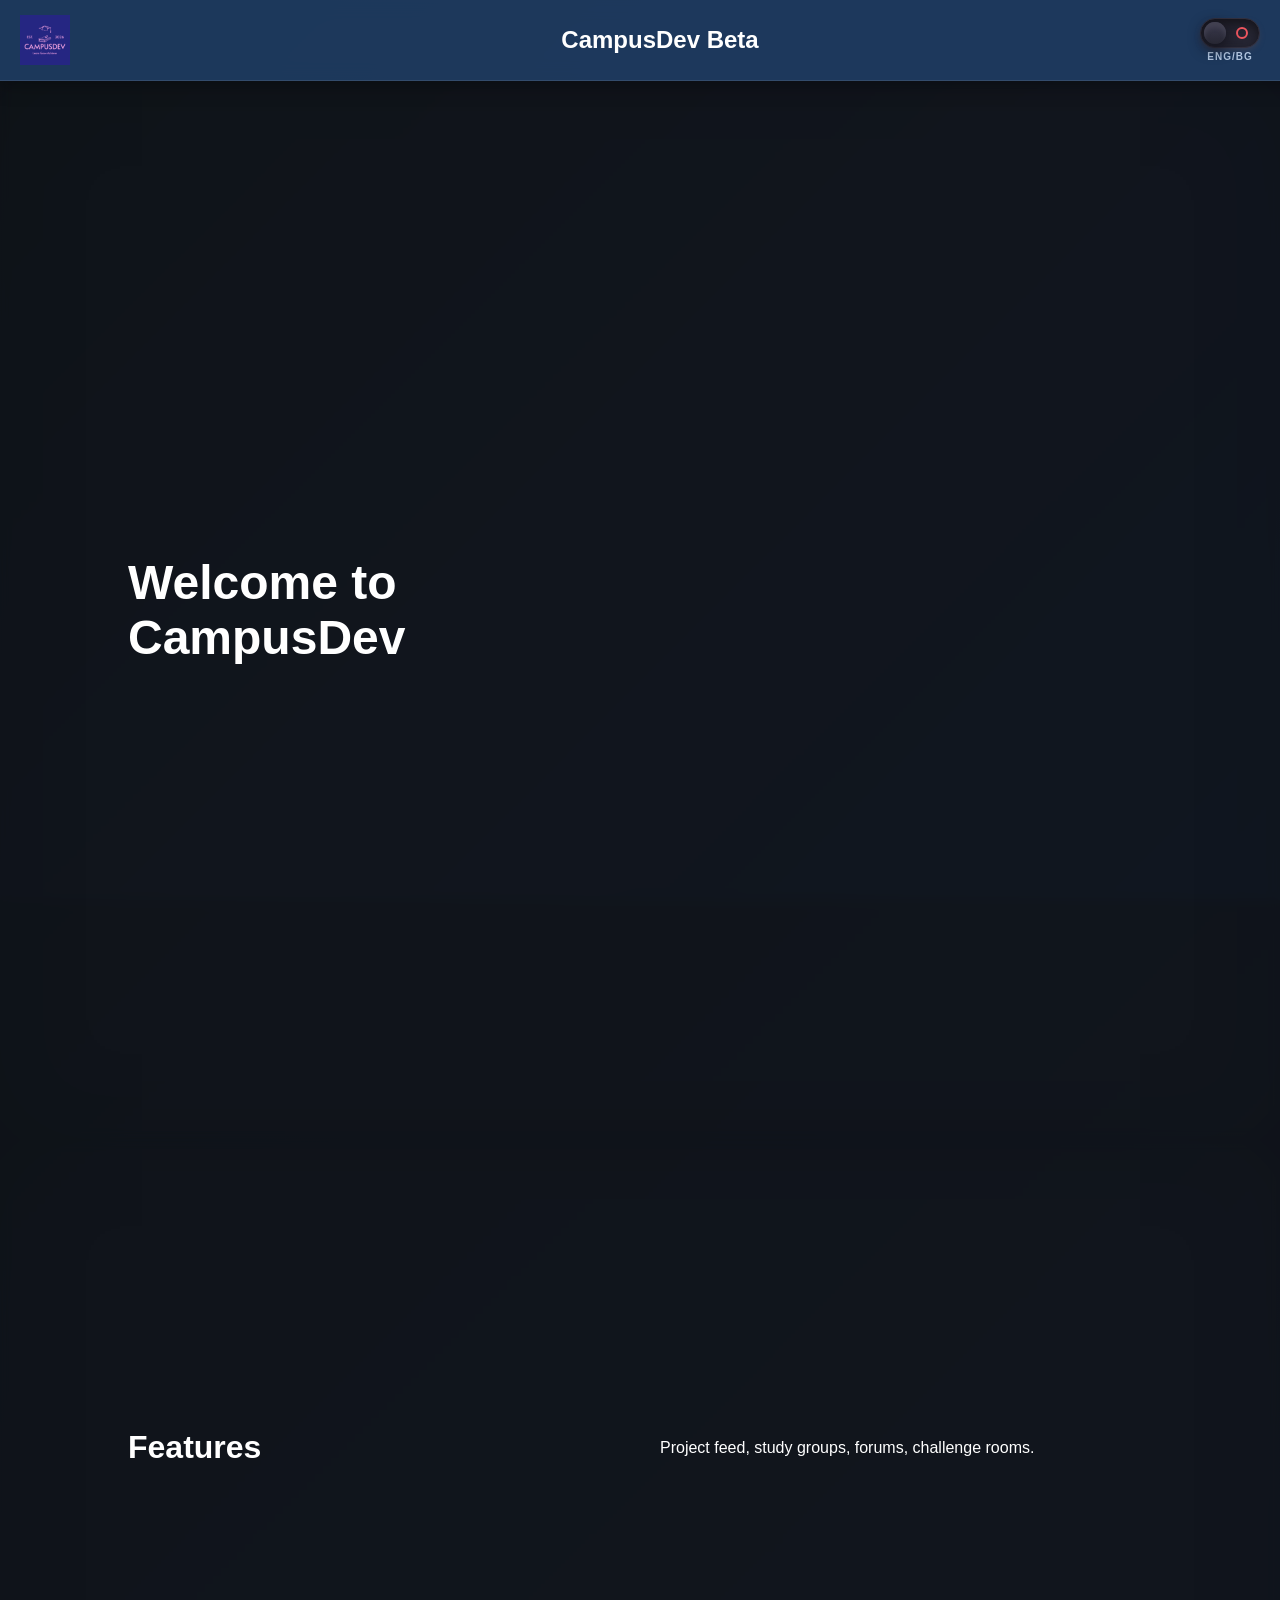
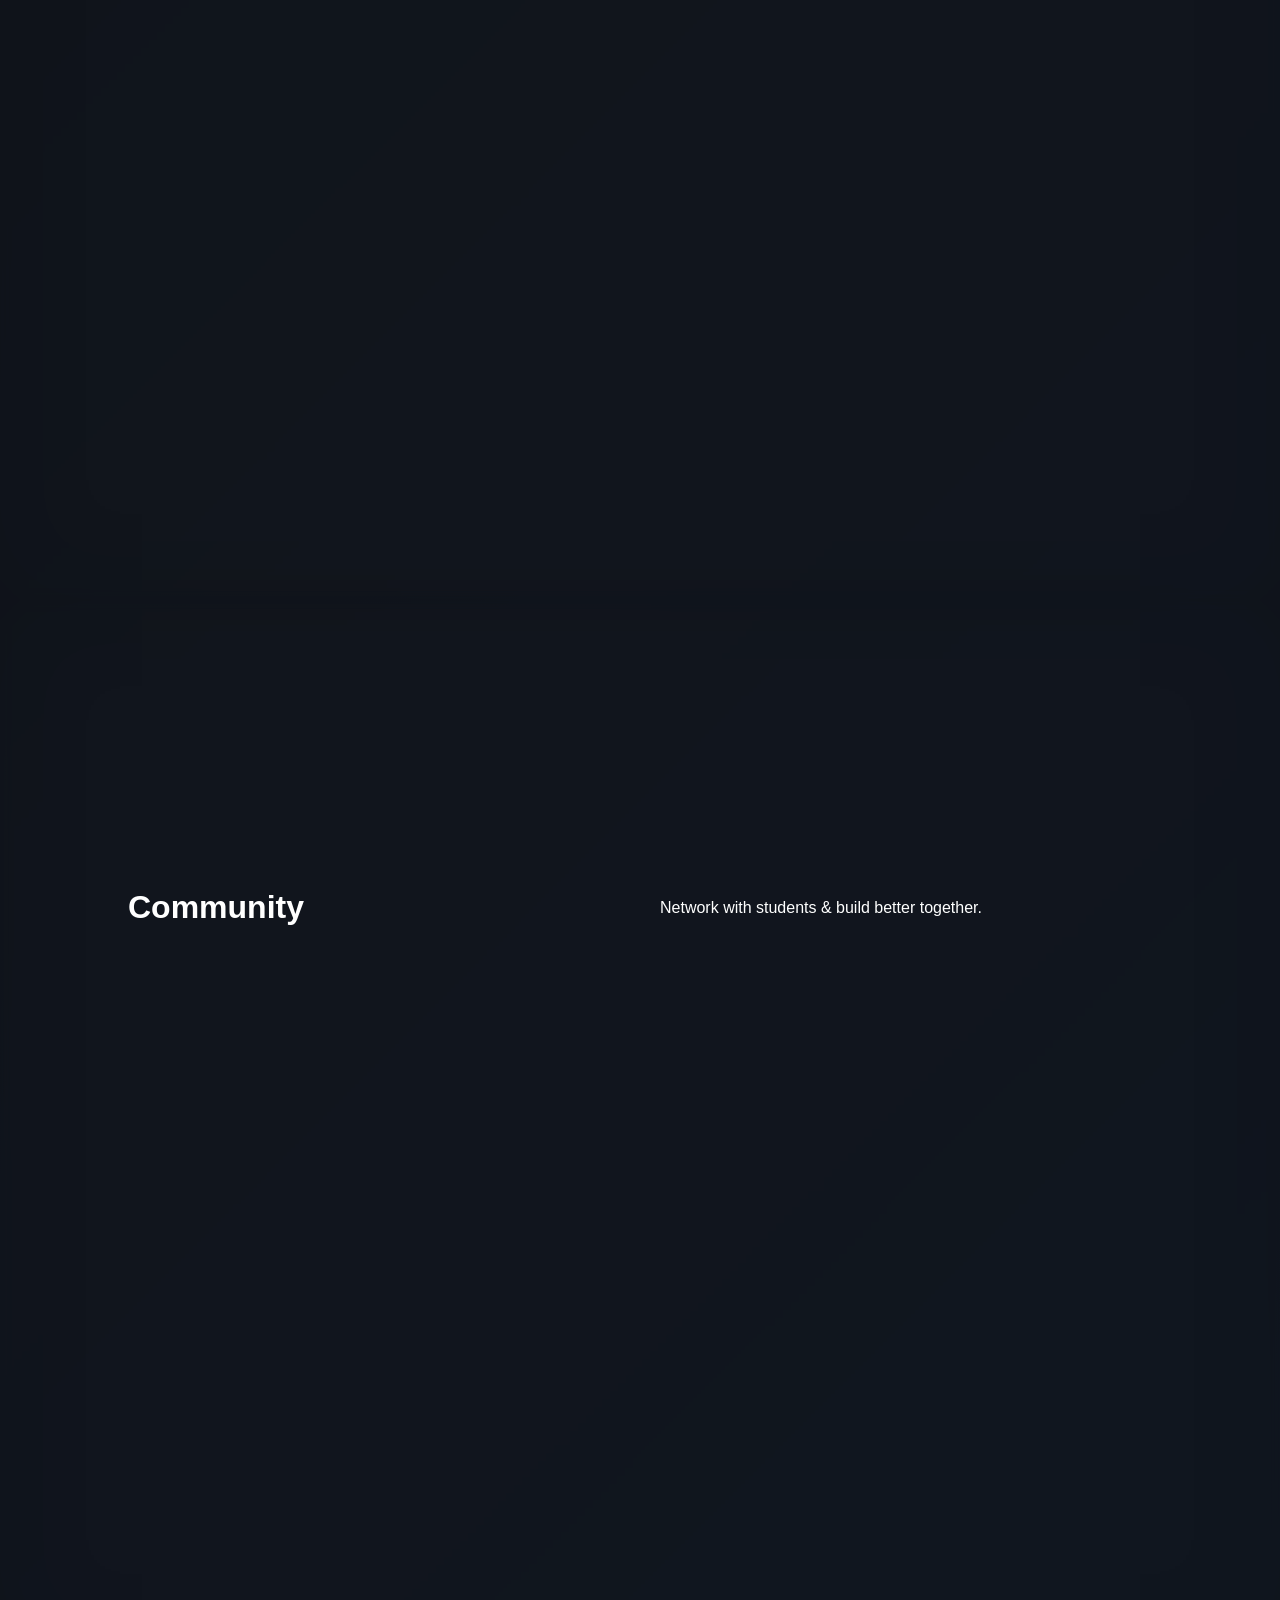
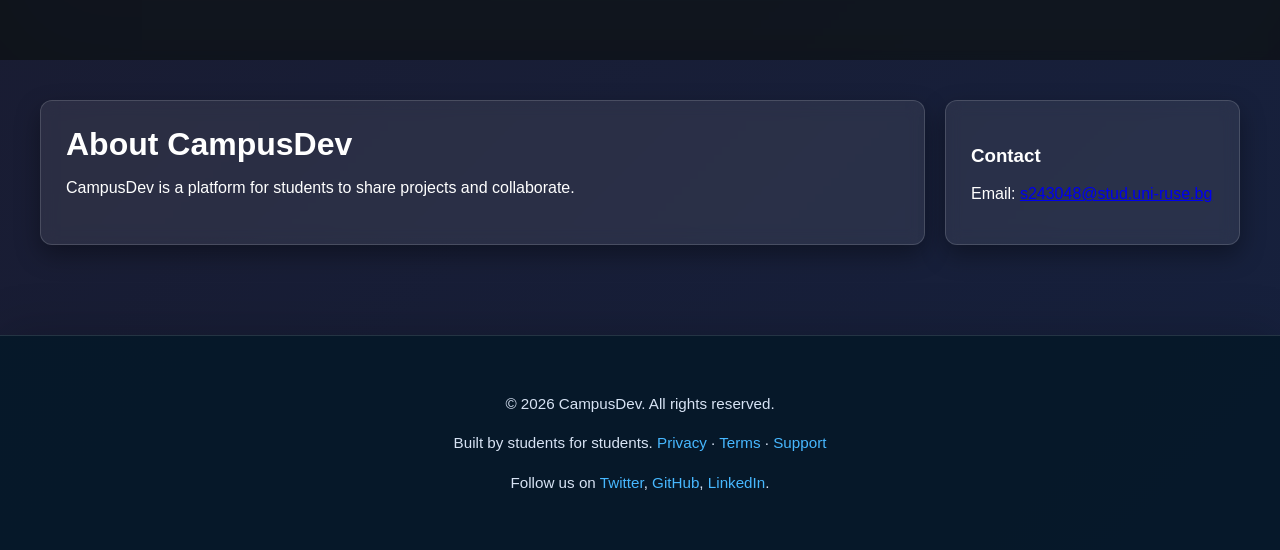
==== index.html @ 0a2c64fa "Update registration form title, fix CSS formatting, and ensure language change function initializes " ====
<!DOCTYPE html>
<html lang="en">
<head>
  <meta charset="UTF-8">
  <meta name="viewport" content="width=device-width, initial-scale=1.0">
  <link rel="icon" type="image/png" href="logo.jpg">
  <title>Home</title>
  <link rel="stylesheet" href="campusDev.css">

  <!-- GSAP + Scroll -->
  <script src="https://cdn.jsdelivr.net/npm/gsap@3/dist/gsap.min.js"></script>
  <script src="https://cdn.jsdelivr.net/npm/gsap@3/dist/ScrollTrigger.min.js"></script>
  <script src="https://cdn.jsdelivr.net/npm/locomotive-scroll@4.1.4/dist/locomotive-scroll.min.js"></script>
  <link rel="stylesheet" href="https://cdn.jsdelivr.net/npm/locomotive-scroll@4.1.4/dist/locomotive-scroll.css">
</head>

<body>

  <!-- PRELOADER -->
  <div id="preloader">
    <div class="loader-content">
      <div class="loader">
        <svg class="spin" viewBox="0 0 100 100"><circle class="dash" cx="50" cy="50" r="45"></circle></svg>
      </div>
      <div class="loader-text inline-block">CampusDev</div>
    </div>
  </div>

  <div class="bg"></div>

  <!-- HEADER -->
  <header class="header">
    <div class="nav__logo">
      <img src="logo.jpg" alt="CampusDev Logo">
    </div>

    <h1 data-i18n="header-title">CampusDev Beta</h1>

    <!-- Language Switch Button -->
    <div class="language-switch-container">
      <label class="switch-button" for="switch">
        <div class="switch-outer">
          <input id="switch" type="checkbox">
          <div class="button">
            <span class="button-toggle"></span>
            <span class="button-indicator"></span>
          </div>
        </div>
      </label>
      <span class="language-label">ENG/BG</span>
    </div>
  </header>

  <!-- NAV -->
  <nav class="nav__menu">
    <ul>
      <li><a href="index.html" data-i18n="home-link">Home</a></li>
      <li><a href="forums.html" data-i18n="forums-link">Forums</a></li>
      <li><a href="kafeto.html" data-i18n="kafeto-link">Kafeto</a></li>
      <li><a href="RegistrationContactForm.html" data-i18n="login-link">Login/Sign Up</a></li>
    </ul>
  </nav>

  <div class="scroll-container"> 

    <section data-bgcolor="#1a1a2e" data-textcolor="#ffffff">
      <h1 data-i18n="welcome-heading">Welcome to CampusDev</h1>
      <img src="images/img1.jpg" alt="">
    </section>

    <section data-bgcolor="#163a5f" data-textcolor="#ffd36f">
      <h2 data-i18n="features-heading">Features</h2>
      <p data-i18n="features-text">Project feed, study groups, forums, challenge rooms.</p>
      <img src="images/img2.jpg" alt="">
    </section>

    <section data-bgcolor="#275b8a" data-textcolor="#fff">
      <h2 data-i18n="community-heading">Community</h2>
      <p data-i18n="community-text">Network with students & build better together.</p>
      <img src="images/img3.jpg" alt="">
    </section>

    <div class="container">
    <main>
      <div class="main__content">
        <h2 data-i18n="about-heading">About CampusDev</h2>
        <p data-i18n="about-text">
          CampusDev is a platform for students to share projects and collaborate.
        </p>
      </div>
    </main>

    <aside>
      <h3 data-i18n="contact-heading">Contact</h3>
      <p><span data-i18n="contact-email">Email: </span><a href="mailto:s243048@stud.uni-ruse.bg">s243048@stud.uni-ruse.bg</a></p>
    </aside>
  </div>

  <footer class="site-footer">
    <div class="footer-inner">
      <p><span data-i18n="footer-copyright">© 2026 CampusDev. All rights reserved.</span></p>
      <p><span data-i18n="footer-mission">Built by students for students.</span> <a href="#" data-i18n="privacy-link">Privacy</a> · <a href="#" data-i18n="terms-link">Terms</a> · <a href="#" data-i18n="support-link">Support</a></p>
      <p><span data-i18n="footer-social">Follow us on</span> <a href="#" data-i18n="twitter-link">Twitter</a>, <a href="#" data-i18n="github-link">GitHub</a>, <a href="#" data-i18n="linkedin-link">LinkedIn</a>.</p>
    </div>
  </footer>

</div> 

<script src="script.js"></script>
</body>
</html>
---- campusDev.css ----
:root {
  --dominant: #0f1419; /* 60% - Dark base */
  --secondary: #1e3a5f; /* 30% - Medium blue */
  --accent: #47b8ff; /* 10% - Bright accent */
  --nav-bg: rgba(30, 58, 95, 0.95);
  --nav-text: #ffffff;
  --page-bg: linear-gradient(135deg, #0f1419 0%, #1a1a2e 50%, #16213e 100%);
  --card-bg: rgba(255, 255, 255, 0.08);
  --card-border: rgba(255, 255, 255, 0.15);
  --text-main: #ffffff;
  --muted: #b0c4de;
}

body {
  margin: 0;
  font-family: 'Segoe UI', Arial, sans-serif;
  overflow-x: hidden;
  padding-top: 80px; /* компенсираме фиксирания хедър */
  background: var(--page-bg);
  color: var(--text-main);
  transition: background 0.8s ease, color 0.8s ease;
  animation: bgShift 20s ease-in-out infinite alternate;
}

/* BACKGROUND */
.bg {
  position: fixed;
  top: 0;
  left: 0;
  width: 100%;
  height: 100%;
  background: var(--page-bg);
  z-index: -1;
  transition: background 0.8s ease;
}

/* HEADER */
.header {
  height: 80px; /* Фиксирана височина за стабилност */
  display: flex;
  align-items: center;
  justify-content: space-between;
  background: var(--nav-bg);
  color: var(--nav-text); 
  padding: 0 20px;
  position: fixed; /* фиксираме в горния край на прозореца */
  top: 0;
  left: 0;
  width: 100%;
  z-index: 1000; /* Винаги над менюто */
  box-shadow: 0 2px 20px rgba(0,0,0,0.35);
  backdrop-filter: blur(10px);
  border-bottom: 1px solid rgba(255, 255, 255, 0.1);
}

.header h1 {
  position: absolute;
  left: 50%;
  transform: translateX(-50%);
  margin: 0;
  font-size: 1.5rem;
  color: #ffffff;
}

/* LOGO */
.nav__logo img {
  height: 50px;
  width: auto;
  object-fit: contain;
  display: block;
}

/* Smooth Effect */
.nav__menu {
  position: absolute;
  top: 80px; 
  left: 20%;
  width: 60%;
  background: rgba(7, 32, 57, 0.95);
  backdrop-filter: blur(10px);
  border-top: 1px solid rgba(255, 255, 255, 0.12);
  border-radius: 25px;
  box-shadow: 0 8px 32px rgba(0, 0, 0, 0.15);
  z-index: 999;
  
  /* Анимационни настройки */
  max-height: 0;           /* Свито състояние */
  opacity: 0;              /* Невидимо */
  overflow: hidden;        /* Крие текста вътре */
  transition: max-height 0.5s cubic-bezier(0.4, 0, 0.2, 1), 
              opacity 0.3s ease;
}

/* Активно състояние  */
.nav__menu.active,
.header:hover + .nav__menu, 
.nav__menu:hover {
  max-height: 500px; 
  opacity: 1;
}

.nav__menu.active ul,
.header:hover + .nav__menu ul,
.nav__menu:hover ul {
  transform: translateY(0);
  opacity: 1;
}

.nav__menu ul {
  list-style: none;
  margin: 0;
  padding: 20px 0;
  display: flex;
  flex-direction: row; 
  align-items: center;
  justify-content: center;
  gap: 15px;
  transform: translateY(-10px);
  opacity: 0;
  transition: transform 0.3s ease, opacity 0.3s ease;
}

.nav__menu.active ul,
.header:hover + .nav__menu ul,
.nav__menu:hover ul {
  transform: translateY(0);
  opacity: 1;
}

.nav__menu a {
  color: white;
  text-decoration: none;
  padding: 10px 20px;
  font-size: 1.1rem;
  text-transform: uppercase;
  letter-spacing: 1px;
  transition: color 0.3s ease, transform 0.2s ease;
}

.nav__menu a:hover {
  color: var(--accent);
  transform: translateX(5px);
}


.container {
  display: grid;
  grid-template-columns: 3fr 1fr;
  gap: 20px;
  padding: 40px 20px;
  max-width: 1200px;
  margin: 0 auto;
}

main, aside {
  background: var(--card-bg);
  border: 1px solid var(--card-border);
  padding: 25px;
  border-radius: 12px;
  box-shadow: 0 10px 25px rgba(0,0,0,0.35);
  backdrop-filter: blur(8px);
}

/* FOOTER */
.site-footer {
  background: rgba(6, 24, 41, 0.92);
  color: #d7e3f4;
  text-align: center;
  padding: 40px 20px;
  margin-top: 50px;
  box-shadow: 0 0 50px rgba(0, 0, 0, 0.2);
  border-top: 1px solid rgba(255, 255, 255, 0.12);
}

.site-footer .footer-inner {
  max-width: 960px;
  margin: 0 auto;
  font-size: 0.95rem;
  line-height: 1.6;
}

.site-footer a {
  color: var(--accent);
  text-decoration: none;
  transition: color 0.3s ease;
}

.site-footer a:hover {
  color: var(--accent);
}

/* 📱 MOBILE OPTIMIZATION */
@media (max-width: 800px) {
  .header h1 {
    font-size: 1.2rem;
    
  }

  .container {
    grid-template-columns: 1fr;
  }
  
  .header:hover + .nav__menu {
    max-height: 0;
    opacity: 0;
  }

  
  .nav__menu.active {
    max-height: 100vh; 
    opacity: 1;
  }
}

.scroll-container {
  position: relative;
}


.scroll-container section {
  min-height: 100vh;
  display: grid;
  grid-template-columns: 1fr 1fr;
  align-items: center;
  gap: 40px;
  padding: 80px 10%;
  transition: background 0.8s ease, color 0.8s ease;
  background: rgba(15, 20, 25, 0.8);
  color: inherit;
  box-shadow: inset 0 0 100px rgba(0, 0, 0, 0.1);
  backdrop-filter: blur(5px);
}


.scroll-container h1 {
  font-size: 3rem;
  margin: 0;
}

.scroll-container h2 {
  font-size: 2rem;
  margin: 0;
}

/* снимки */
.scroll-container img {
  width: 100%;
  max-height: 70vh;
  object-fit: cover;
  border-radius: 10px;
  transition: transform 0.3s ease, box-shadow 0.3s ease;
}

.scroll-container img:hover {
  transform: scale(1.02);
  box-shadow: 0 15px 40px rgba(0,0,0,0.3);
  box-shadow: 0 10px 30px rgba(0,0,0,0.2);
}


@media (max-width: 800px) {
  .scroll-container section {
    grid-template-columns: 1fr;
    text-align: center;
  }

  .scroll-container h1 {
    font-size: 2rem;
  }

  .scroll-container h2 {
    font-size: 1.5rem;
  }
}

/* LANGUAGE SWITCH BUTTON */
/* From Uiverse.io by Admin12121 */
.switch-button {
  display: -webkit-box;
  display: -ms-flexbox;
  display: flex;
  -webkit-box-align: center;
  align-items: center;
  -webkit-box-pack: center;
  justify-content: center;
  margin: 0;
  height: 30px;
}

.language-switch-container {
  display: flex;
  flex-direction: column;
  align-items: center;
  gap: 3px;
  position: absolute;
  right: 60px;
}

.language-label {
  font-size: 10px;
  font-weight: bold;
  color: #b0c4de;
  text-align: center;
  user-select: none;
  -webkit-user-select: none;
  letter-spacing: 1px;
}

.switch-button .switch-outer {
  height: 100%;
  background: #252532;
  width: 60px;
  border-radius: 165px;
  -webkit-box-shadow: inset 0px 5px 10px 0px #16151c, 0px 3px 6px -2px #403f4e;
  box-shadow: inset 0px 5px 10px 0px #16151c, 0px 3px 6px -2px #403f4e;
  border: 1px solid #32303e;
  padding: 3px;
  -webkit-box-sizing: border-box;
  box-sizing: border-box;
  cursor: pointer;
  -webkit-tap-highlight-color: transparent;
}

.switch-button .switch-outer input[type="checkbox"] {
  opacity: 0;
  -webkit-appearance: none;
  -moz-appearance: none;
  appearance: none;
  position: absolute;
}

.switch-button .switch-outer .button-toggle {
  height: 22px;
  width: 22px;
  background: -webkit-gradient(
    linear,
    left top,
    left bottom,
    from(#3b3a4e),
    to(#272733)
  );
  background: -o-linear-gradient(#3b3a4e, #272733);
  background: linear-gradient(#3b3a4e, #272733);
  border-radius: 100%;
  -webkit-box-shadow: inset 0px 5px 4px 0px #424151, 0px 4px 15px 0px #0f0e17;
  box-shadow: inset 0px 5px 4px 0px #424151, 0px 4px 15px 0px #0f0e17;
  position: relative;
  z-index: 2;
  -webkit-transition: left 0.3s ease-in;
  -o-transition: left 0.3s ease-in;
  transition: left 0.3s ease-in;
  left: 0;
}

.switch-button .switch-outer input[type="checkbox"]:checked ~ .button .button-toggle {
  left: 55%;
}

.switch-button .switch-outer input[type="checkbox"]:checked ~ .button .button-indicator {
  -webkit-animation: indicator 1s forwards;
  animation: indicator 1s forwards;
}

.switch-button .switch-outer .button {
  width: 100%;
  height: 100%;
  display: -webkit-box;
  display: -ms-flexbox;
  display: flex;
  position: relative;
  -webkit-box-pack: justify;
  justify-content: space-between;
}

.switch-button .switch-outer .button-indicator {
  height: 12px;
  width: 12px;
  top: 50%;
  -webkit-transform: translateY(-50%);
  transform: translateY(-50%);
  border-radius: 50%;
  border: 2px solid #ef565f;
  -webkit-box-sizing: border-box;
  box-sizing: border-box;
  right: 8px;
  position: relative;
}

@-webkit-keyframes indicator {
  30% {
    opacity: 0;
  }

  0% {
    opacity: 1;
  }

  100% {
    opacity: 1;
    border: 2px solid #60d480;
    left: -68%;
  }
}

@keyframes indicator {
  30% {
    opacity: 0;
  }

  0% {
    opacity: 1;
  }

  100% {
    opacity: 1;
    border: 2px solid #60d480;
    left: -68%;
  }
}

.switch-button .switch-outer .button-text {
  font-size: 8px;
  font-weight: bold;
  color: #ffffff;
  text-align: center;
  flex: 1;
  display: flex;
  align-items: center;
  justify-content: center;
  user-select: none;
  -webkit-user-select: none;
  padding: 0 2px;
}

.switch-button .switch-outer .button-text:first-child {
  color: #60d480;
}

.switch-button .switch-outer input[type="checkbox"]:checked ~ .button .button-text:first-child {
  color: #ccc;
}

.switch-button .switch-outer input[type="checkbox"]:checked ~ .button .button-text:last-child {
  color: #60d480;
}

/* --- PRELOADER --- */
#preloader {
  position: fixed;
  top: 0;
  left: 0;
  width: 100%;
  height: 100%;
  background: var(--dominant);
  display: flex;
  flex-direction: column;
  justify-content: center;
  align-items: center;
  z-index: 10000; /* Над всичко останало */
  transition: opacity 0.6s ease, visibility 0.6s ease;
}

#preloader.hidden {
  opacity: 0;
  visibility: hidden;
}

.loader-content {
  display: flex;
  flex-direction: column;
  align-items: center;
  gap: 20px;
}

.loader-text {
  color: var(--text-main);
  font-size: 2.2rem;
  font-weight: bold;
  letter-spacing: 4px;
  text-transform: uppercase;
  animation: pulseText 1.5s ease-in-out infinite alternate;
}

@keyframes pulseText {
  from { opacity: 0.5; transform: scale(0.95); }
  to { opacity: 1; transform: scale(1); }
}

/* From Uiverse.io by SelfMadeSystem - Adapted for CampusDev */ 
.absolute { position: absolute; }
.inline-block { display: inline-block; }

.loader {
  display: flex;
  margin: 0.25em 0;
  width: 100px;
  height: 100px;
}

.loader circle {
  fill: none;
  stroke: var(--accent);
  stroke-width: 5;
  stroke-linecap: round;
  pathLength: 360;
}

.dash {
  animation: dashArray 2s ease-in-out infinite, dashOffset 2s linear infinite;
}

.spin {
  animation: spinDashArray 2s ease-in-out infinite, spin 8s ease-in-out infinite, dashOffset 2s linear infinite;
  transform-origin: center;
}

@keyframes dashArray {
  0% { stroke-dasharray: 0 1 359 0; }
  50% { stroke-dasharray: 0 359 1 0; }
  100% { stroke-dasharray: 359 1 0 0; }
}

@keyframes spinDashArray {
  0% { stroke-dasharray: 270 90; }
  50% { stroke-dasharray: 0 360; }
  100% { stroke-dasharray: 270 90; }
}

@keyframes dashOffset {
  0% { stroke-dashoffset: 365; }
  100% { stroke-dashoffset: 5; }
}

@keyframes spin {
  0% { rotate: 0deg; }
  12.5%, 25% { rotate: 270deg; }
  37.5%, 50% { rotate: 540deg; }
  62.5%, 75% { rotate: 810deg; }
  87.5%, 100% { rotate: 1080deg; }
}
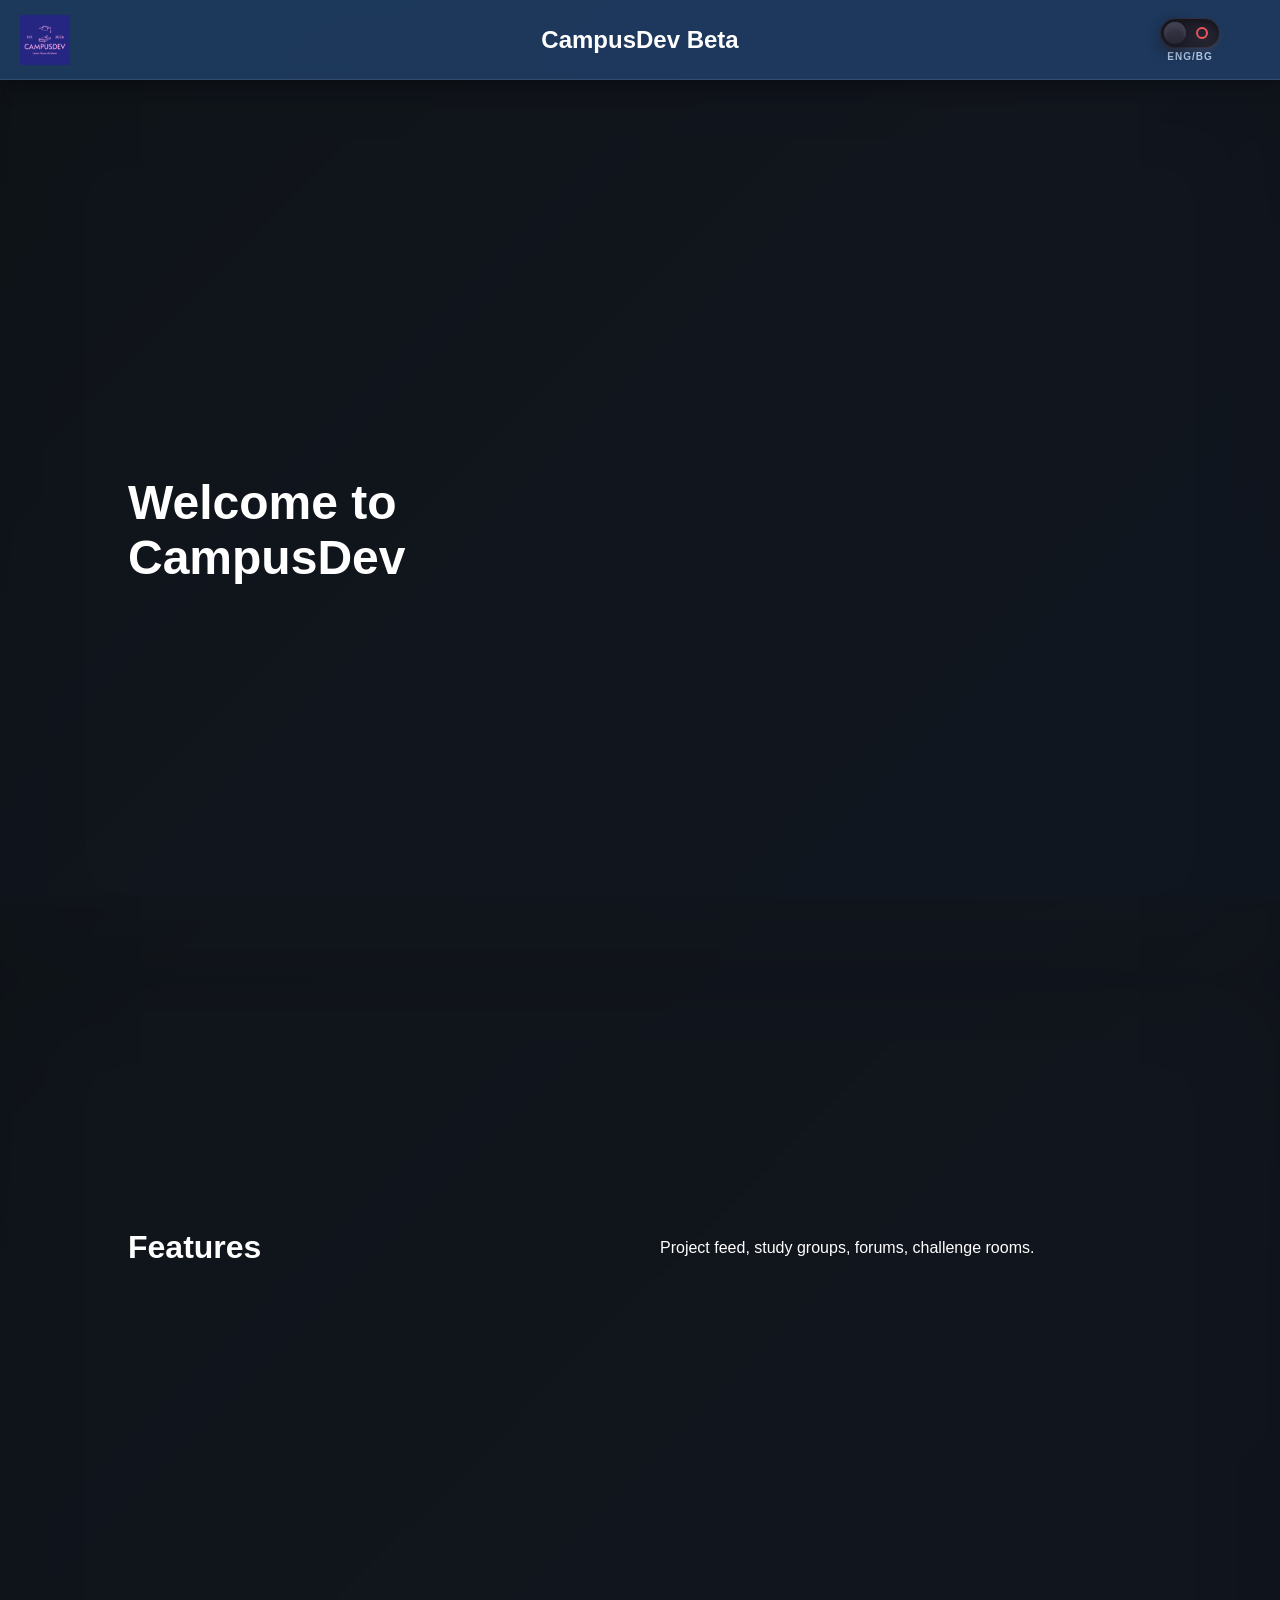
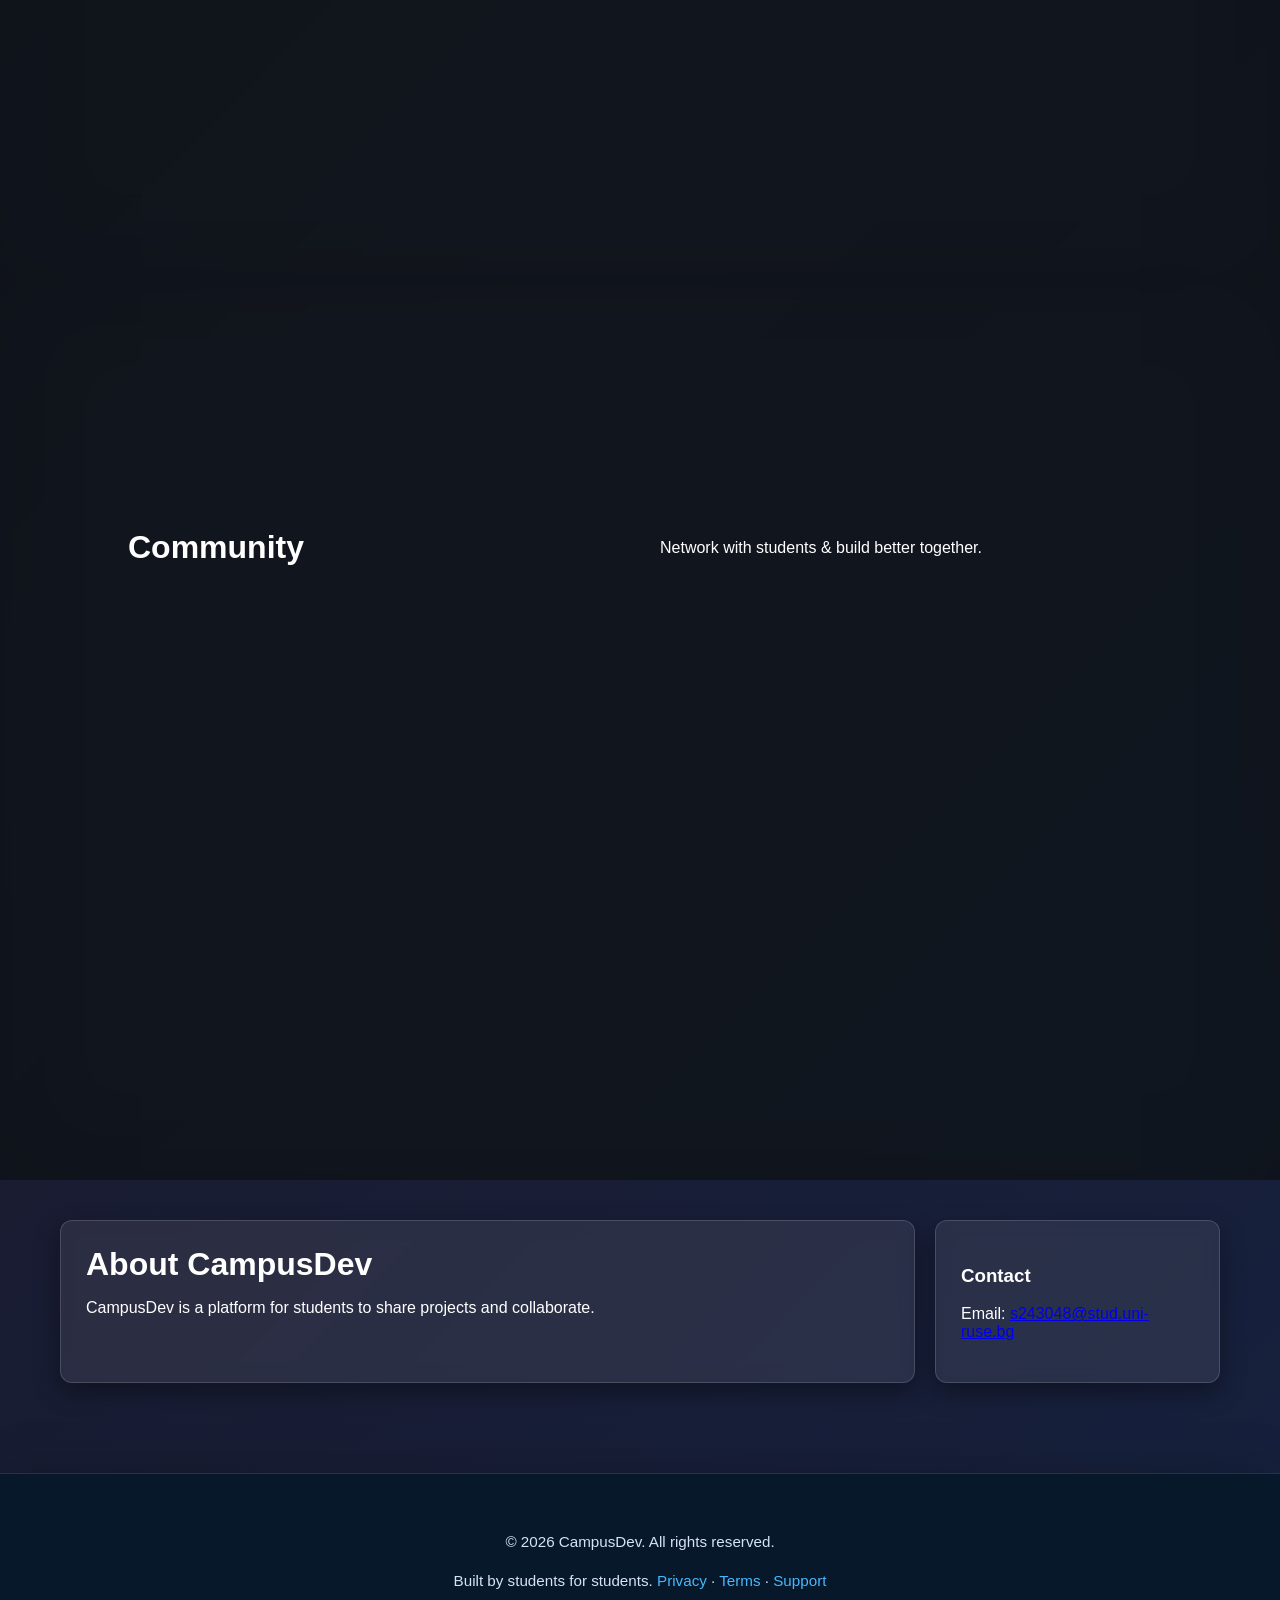
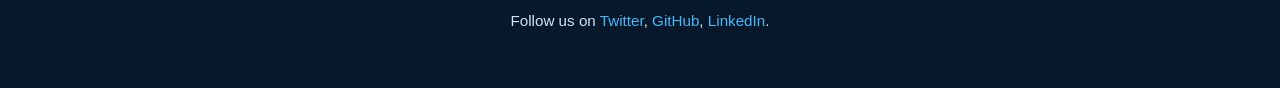
==== commit 7f3ae3eb: "loading and coments for code readability" ====
--- a/index.html
+++ b/index.html
@@ -1,6 +1,7 @@
 <!DOCTYPE html>
 <html lang="en">
 <head>
+  <!-- Meta -->
   <meta charset="UTF-8">
   <meta name="viewport" content="width=device-width, initial-scale=1.0">
   <link rel="icon" type="image/png" href="logo.jpg">
@@ -16,7 +17,7 @@
 
 <body>
 
-  <!-- PRELOADER -->
+  <!-- Loader -->
   <div id="preloader">
     <div class="loader-content">
       <div class="loader">
@@ -26,9 +27,10 @@
     </div>
   </div>
 
+  <!-- Visuals -->
   <div class="bg"></div>
 
-  <!-- HEADER -->
+  <!-- Header -->
   <header class="header">
     <div class="nav__logo">
       <img src="logo.jpg" alt="CampusDev Logo">
@@ -36,7 +38,7 @@
 
     <h1 data-i18n="header-title">CampusDev Beta</h1>
 
-    <!-- Language Switch Button -->
+    <!-- Internationalization -->
     <div class="language-switch-container">
       <label class="switch-button" for="switch">
         <div class="switch-outer">
@@ -51,7 +53,7 @@
     </div>
   </header>
 
-  <!-- NAV -->
+  <!-- Navigation -->
   <nav class="nav__menu">
     <ul>
       <li><a href="index.html" data-i18n="home-link">Home</a></li>
@@ -61,6 +63,7 @@
     </ul>
   </nav>
 
+  <!-- Content -->
   <div class="scroll-container"> 
 
     <section data-bgcolor="#1a1a2e" data-textcolor="#ffffff">
@@ -96,6 +99,7 @@
     </aside>
   </div>
 
+  <!-- Footer -->
   <footer class="site-footer">
     <div class="footer-inner">
       <p><span data-i18n="footer-copyright">© 2026 CampusDev. All rights reserved.</span></p>
@@ -106,6 +110,7 @@
 
 </div> 
 
+<!-- Logic -->
 <script src="script.js"></script>
 </body>
 </html>
--- a/campusDev.css
+++ b/campusDev.css
@@ -1,3 +1,7 @@
+*, *::before, *::after {
+  box-sizing: border-box;
+}
+
 :root {
   --dominant: #0f1419; /* 60% - Dark base */
   --secondary: #1e3a5f; /* 30% - Medium blue */
@@ -99,6 +103,20 @@
   opacity: 1;
 }
 
+.nav__menu ul {
+  list-style: none;
+  margin: 0;
+  padding: 20px 0;
+  display: flex;
+  flex-direction: row; 
+  align-items: center;
+  justify-content: center;
+  gap: 15px;
+  transform: translateY(-10px);
+  opacity: 0;
+  transition: transform 0.3s ease, opacity 0.3s ease;
+}
+
 .nav__menu.active ul,
 .header:hover + .nav__menu ul,
 .nav__menu:hover ul {
@@ -106,29 +124,9 @@
   opacity: 1;
 }
 
-.nav__menu ul {
-  list-style: none;
-  margin: 0;
-  padding: 20px 0;
-  display: flex;
-  flex-direction: row; 
-  align-items: center;
-  justify-content: center;
-  gap: 15px;
-  transform: translateY(-10px);
-  opacity: 0;
-  transition: transform 0.3s ease, opacity 0.3s ease;
-}
-
-.nav__menu.active ul,
-.header:hover + .nav__menu ul,
-.nav__menu:hover ul {
-  transform: translateY(0);
-  opacity: 1;
-}
-
 .nav__menu a {
   color: white;
+  display: inline-block;
   text-decoration: none;
   padding: 10px 20px;
   font-size: 1.1rem;
@@ -254,7 +252,6 @@
 .scroll-container img:hover {
   transform: scale(1.02);
   box-shadow: 0 15px 40px rgba(0,0,0,0.3);
-  box-shadow: 0 10px 30px rgba(0,0,0,0.2);
 }
 
 
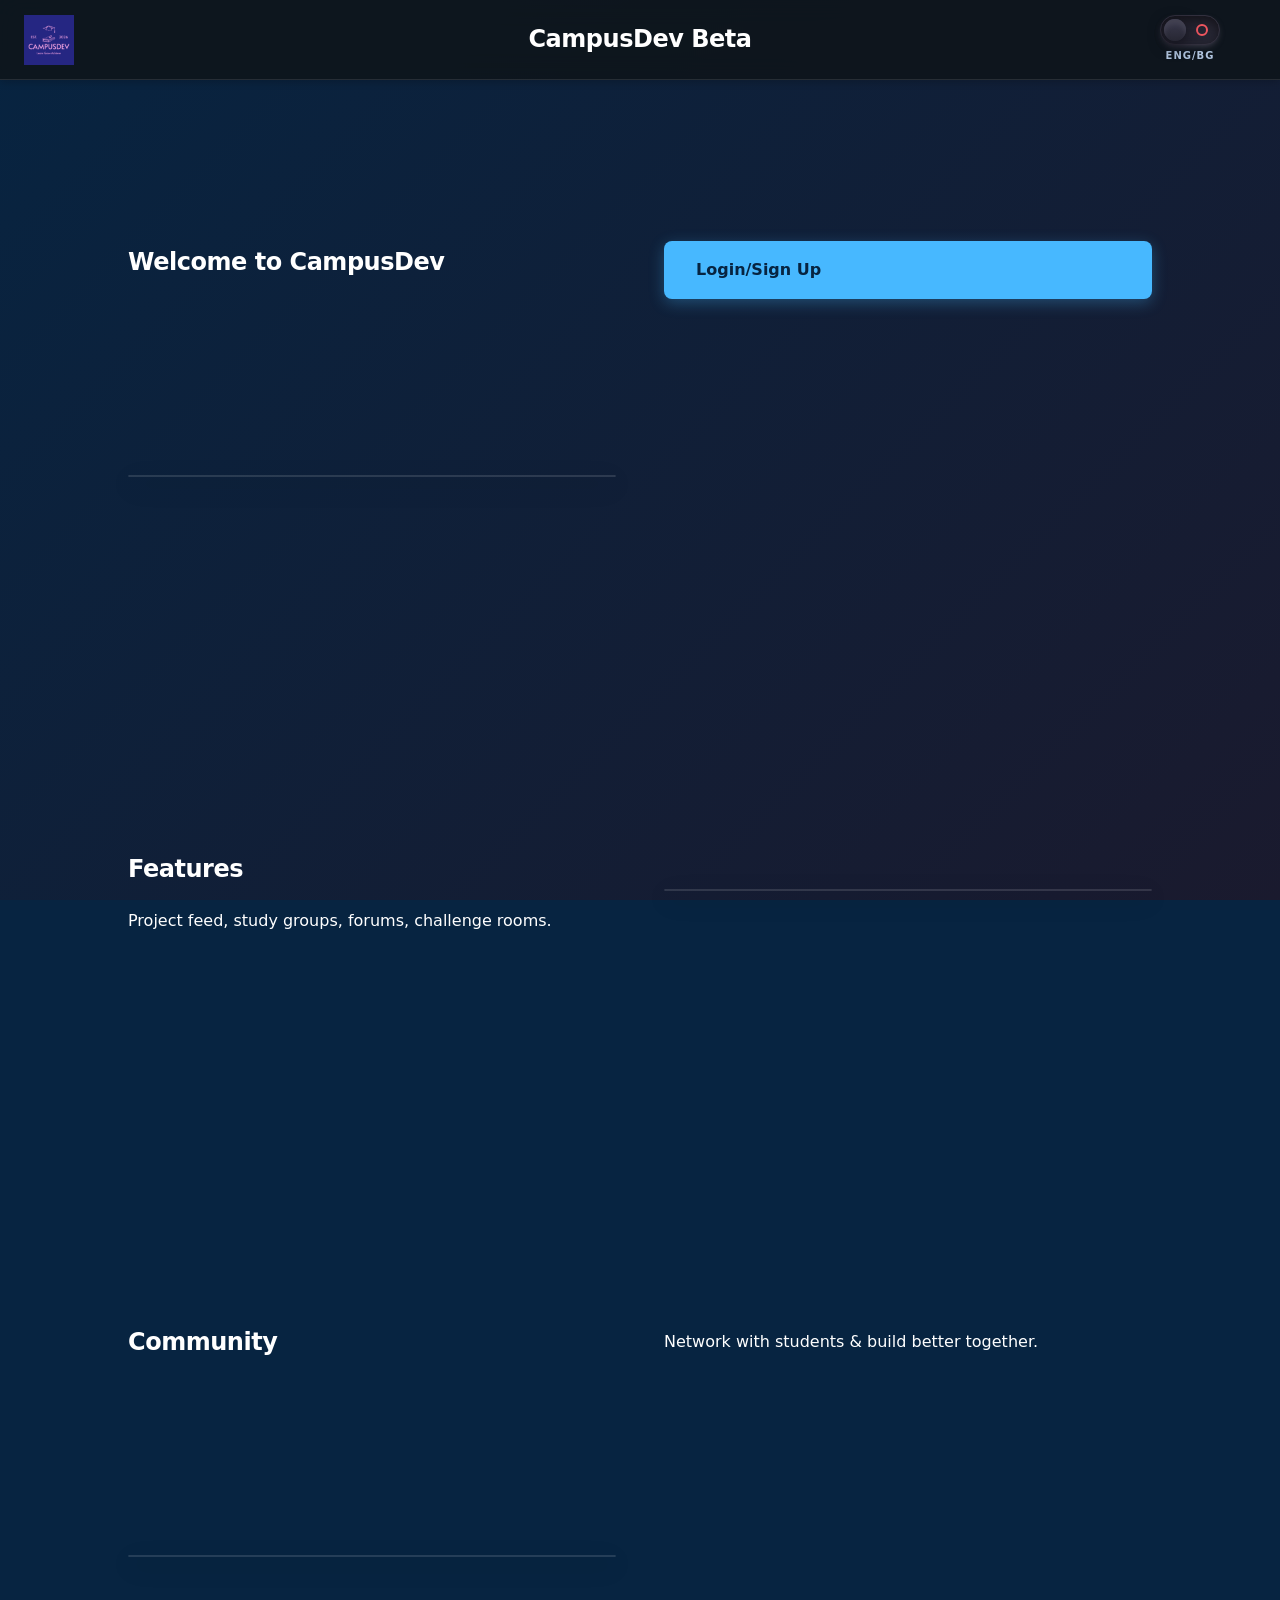
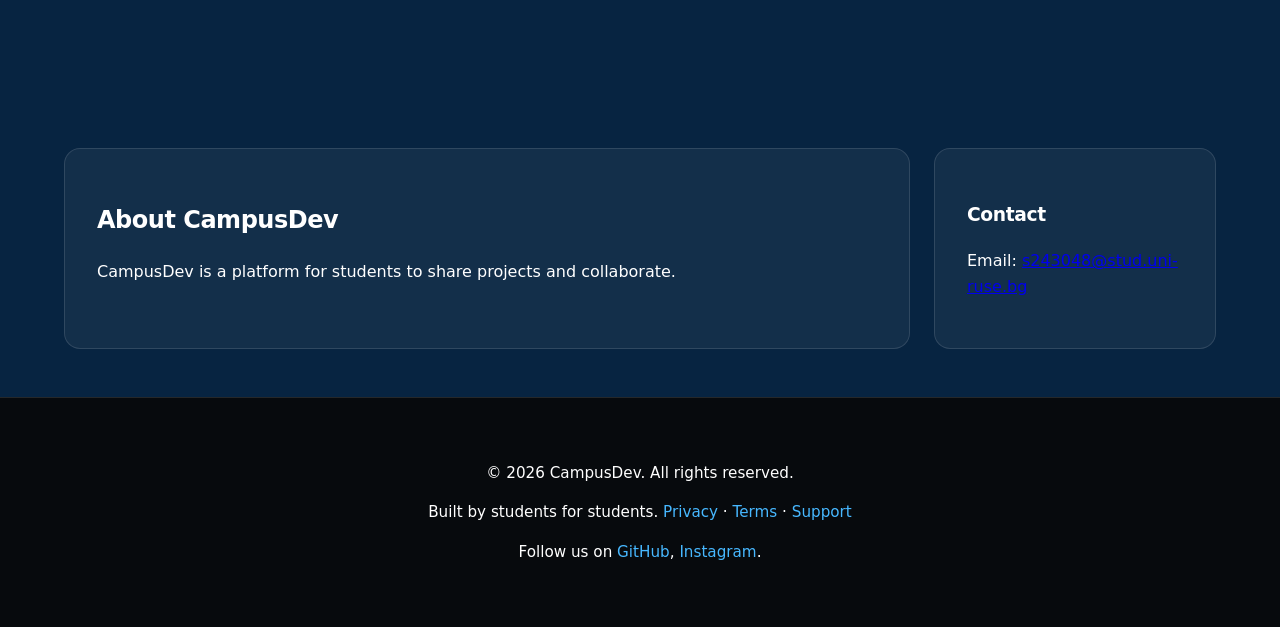
==== commit 38537375: "izchistvane na koda" ====
--- a/index.html
+++ b/index.html
@@ -4,15 +4,10 @@
   <!-- Meta -->
   <meta charset="UTF-8">
   <meta name="viewport" content="width=device-width, initial-scale=1.0">
+  <meta name="description" content="CampusDev - A collaborative platform for students to share projects, join study groups, and build the future together.">
   <link rel="icon" type="image/png" href="logo.jpg">
   <title>Home</title>
   <link rel="stylesheet" href="campusDev.css">
-
-  <!-- GSAP + Scroll -->
-  <script src="https://cdn.jsdelivr.net/npm/gsap@3/dist/gsap.min.js"></script>
-  <script src="https://cdn.jsdelivr.net/npm/gsap@3/dist/ScrollTrigger.min.js"></script>
-  <script src="https://cdn.jsdelivr.net/npm/locomotive-scroll@4.1.4/dist/locomotive-scroll.min.js"></script>
-  <link rel="stylesheet" href="https://cdn.jsdelivr.net/npm/locomotive-scroll@4.1.4/dist/locomotive-scroll.css">
 </head>
 
 <body>
@@ -21,7 +16,7 @@
   <div id="preloader">
     <div class="loader-content">
       <div class="loader">
-        <svg class="spin" viewBox="0 0 100 100"><circle class="dash" cx="50" cy="50" r="45"></circle></svg>
+        <svg class="spin" viewBox="0 0 100 100"><circle class="dash" cx="50" cy="50" r="45" pathLength="360"></circle></svg>
       </div>
       <div class="loader-text inline-block">CampusDev</div>
     </div>
@@ -56,59 +51,57 @@
   <!-- Navigation -->
   <nav class="nav__menu">
     <ul>
-      <li><a href="index.html" data-i18n="home-link">Home</a></li>
+      <li><a href="index.html" data-i18n="home-link" class="active">Home</a></li>
       <li><a href="forums.html" data-i18n="forums-link">Forums</a></li>
       <li><a href="kafeto.html" data-i18n="kafeto-link">Kafeto</a></li>
       <li><a href="RegistrationContactForm.html" data-i18n="login-link">Login/Sign Up</a></li>
     </ul>
   </nav>
 
-  <!-- Content -->
-  <div class="scroll-container"> 
-
-    <section data-bgcolor="#1a1a2e" data-textcolor="#ffffff">
+  <main>
+    <section class="hero-section">
       <h1 data-i18n="welcome-heading">Welcome to CampusDev</h1>
+      <a href="RegistrationContactForm.html" class="btn-cta" data-i18n="login-link">Join Now</a>
       <img src="images/img1.jpg" alt="">
     </section>
 
-    <section data-bgcolor="#163a5f" data-textcolor="#ffd36f">
-      <h2 data-i18n="features-heading">Features</h2>
-      <p data-i18n="features-text">Project feed, study groups, forums, challenge rooms.</p>
+    <section class="content-card">
+      <div class="card-inner">
+        <h2 data-i18n="features-heading">Features</h2>
+        <p data-i18n="features-text">Project feed, study groups, forums, challenge rooms.</p>
+      </div>
       <img src="images/img2.jpg" alt="">
     </section>
 
-    <section data-bgcolor="#275b8a" data-textcolor="#fff">
+    <section class="content-card">
       <h2 data-i18n="community-heading">Community</h2>
       <p data-i18n="community-text">Network with students & build better together.</p>
       <img src="images/img3.jpg" alt="">
     </section>
 
-    <div class="container">
-    <main>
-      <div class="main__content">
+    <div class="container-grid">
+      <div class="info-box">
         <h2 data-i18n="about-heading">About CampusDev</h2>
         <p data-i18n="about-text">
           CampusDev is a platform for students to share projects and collaborate.
         </p>
       </div>
-    </main>
 
-    <aside>
-      <h3 data-i18n="contact-heading">Contact</h3>
-      <p><span data-i18n="contact-email">Email: </span><a href="mailto:s243048@stud.uni-ruse.bg">s243048@stud.uni-ruse.bg</a></p>
-    </aside>
-  </div>
+      <aside class="info-box">
+        <h3 data-i18n="contact-heading">Contact</h3>
+        <p><span data-i18n="contact-email">Email: </span><a href="mailto:s243048@stud.uni-ruse.bg">s243048@stud.uni-ruse.bg</a></p>
+      </aside>
+    </div>
+  </main>
 
   <!-- Footer -->
   <footer class="site-footer">
     <div class="footer-inner">
       <p><span data-i18n="footer-copyright">© 2026 CampusDev. All rights reserved.</span></p>
-      <p><span data-i18n="footer-mission">Built by students for students.</span> <a href="#" data-i18n="privacy-link">Privacy</a> · <a href="#" data-i18n="terms-link">Terms</a> · <a href="#" data-i18n="support-link">Support</a></p>
-      <p><span data-i18n="footer-social">Follow us on</span> <a href="#" data-i18n="twitter-link">Twitter</a>, <a href="#" data-i18n="github-link">GitHub</a>, <a href="#" data-i18n="linkedin-link">LinkedIn</a>.</p>
+      <p><span data-i18n="footer-mission">Built by students for students.</span> <a href="privacy.html" data-i18n="privacy-link">Privacy</a> · <a href="terms.html" data-i18n="terms-link">Terms</a> · <a href="support.html" data-i18n="support-link">Support</a></p>
+      <p><span data-i18n="footer-social">Follow us on</span> <a href="https://github.com/garidesnail/campusDev" data-i18n="github-link">GitHub</a>, <a href="https://www.instagram.com/k3sk1._/" data-i18n="instagram-link">Instagram</a>.</p>
     </div>
   </footer>
-
-</div> 
 
 <!-- Logic -->
 <script src="script.js"></script>
--- a/campusDev.css
+++ b/campusDev.css
@@ -1,59 +1,77 @@
+/* Variables & System */
+:root {
+  --primary: #47b8ff;
+  --secondary: #1e3a5f;
+  --bg-dark: #072441;
+  --bg-darker: #070a0d;
+  --text-main: #ffffff;
+  --text-muted: #b0c4de;
+  --card-bg: rgba(255, 255, 255, 0.05);
+  --card-border: rgba(255, 255, 255, 0.12);
+
+  /* Aliases for legacy component support */
+  --accent: var(--primary);
+  --dominant: var(--bg-dark);
+
+  /* Shadow System */
+  --shadow-sm: 0 2px 8px rgba(0, 0, 0, 0.2);
+  --shadow-md: 0 8px 24px rgba(0, 0, 0, 0.3);
+  --shadow-lg: 0 16px 48px rgba(0, 0, 0, 0.4);
+
+  /* Spacing System (Multiples of 8) */
+  --space-8: 8px;
+  --space-16: 16px;
+  --space-24: 24px;
+  --space-32: 32px;
+  --space-48: 48px;
+  --space-80: 80px;
+}
+
 *, *::before, *::after {
   box-sizing: border-box;
 }
 
-:root {
-  --dominant: #0f1419; /* 60% - Dark base */
-  --secondary: #1e3a5f; /* 30% - Medium blue */
-  --accent: #47b8ff; /* 10% - Bright accent */
-  --nav-bg: rgba(30, 58, 95, 0.95);
-  --nav-text: #ffffff;
-  --page-bg: linear-gradient(135deg, #0f1419 0%, #1a1a2e 50%, #16213e 100%);
-  --card-bg: rgba(255, 255, 255, 0.08);
-  --card-border: rgba(255, 255, 255, 0.15);
-  --text-main: #ffffff;
-  --muted: #b0c4de;
-}
-
+/* Base & Typography */
 body {
   margin: 0;
-  font-family: 'Segoe UI', Arial, sans-serif;
+  font-family: 'Inter', 'Segoe UI', system-ui, sans-serif;
+  line-height: 1.6;
   overflow-x: hidden;
-  padding-top: 80px; /* компенсираме фиксирания хедър */
-  background: var(--page-bg);
+  padding-top: var(--space-80);
+  background: var(--bg-dark);
   color: var(--text-main);
-  transition: background 0.8s ease, color 0.8s ease;
-  animation: bgShift 20s ease-in-out infinite alternate;
-}
-
-/* BACKGROUND */
+}
+
+h1, h2, h3 {
+  letter-spacing: -0.02em;
+}
+
+/* Fixed Background */
 .bg {
   position: fixed;
   top: 0;
   left: 0;
   width: 100%;
   height: 100%;
-  background: var(--page-bg);
+  background: linear-gradient(135deg, var(--bg-dark) 0%, #1a1a2e 100%);
   z-index: -1;
-  transition: background 0.8s ease;
 }
 
 /* HEADER */
 .header {
-  height: 80px; /* Фиксирана височина за стабилност */
+  height: var(--space-80);
   display: flex;
   align-items: center;
   justify-content: space-between;
-  background: var(--nav-bg);
-  color: var(--nav-text); 
-  padding: 0 20px;
-  position: fixed; /* фиксираме в горния край на прозореца */
+  background: rgba(15, 20, 25, 0.85);
+  padding: 0 var(--space-24);
+  position: fixed;
   top: 0;
   left: 0;
   width: 100%;
-  z-index: 1000; /* Винаги над менюто */
-  box-shadow: 0 2px 20px rgba(0,0,0,0.35);
-  backdrop-filter: blur(10px);
+  z-index: 1000;
+  box-shadow: var(--shadow-sm);
+  backdrop-filter: blur(12px);
   border-bottom: 1px solid rgba(255, 255, 255, 0.1);
 }
 
@@ -74,100 +92,120 @@
   display: block;
 }
 
-/* Smooth Effect */
+/* Navigation */
 .nav__menu {
-  position: absolute;
-  top: 80px; 
-  left: 20%;
-  width: 60%;
-  background: rgba(7, 32, 57, 0.95);
-  backdrop-filter: blur(10px);
-  border-top: 1px solid rgba(255, 255, 255, 0.12);
-  border-radius: 25px;
-  box-shadow: 0 8px 32px rgba(0, 0, 0, 0.15);
+  position: fixed;
+  top: var(--space-80);
+  left: 50%;
+  transform: translateX(-50%);
+  width: auto;
+  min-width: 300px;
+  background: rgba(7, 10, 13, 0.95);
+  border: 1px solid var(--card-border);
+  border-radius: var(--space-32);
   z-index: 999;
-  
-  /* Анимационни настройки */
-  max-height: 0;           /* Свито състояние */
-  opacity: 0;              /* Невидимо */
-  overflow: hidden;        /* Крие текста вътре */
+  max-height: 0;
+  box-shadow: var(--shadow-lg);
+  opacity: 0;
+  overflow: hidden;
   transition: max-height 0.5s cubic-bezier(0.4, 0, 0.2, 1), 
               opacity 0.3s ease;
 }
 
-/* Активно състояние  */
 .nav__menu.active,
 .header:hover + .nav__menu, 
 .nav__menu:hover {
-  max-height: 500px; 
+  max-height: 400px; 
   opacity: 1;
 }
 
 .nav__menu ul {
   list-style: none;
   margin: 0;
-  padding: 20px 0;
-  display: flex;
-  flex-direction: row; 
-  align-items: center;
-  justify-content: center;
-  gap: 15px;
-  transform: translateY(-10px);
-  opacity: 0;
-  transition: transform 0.3s ease, opacity 0.3s ease;
-}
-
-.nav__menu.active ul,
-.header:hover + .nav__menu ul,
-.nav__menu:hover ul {
-  transform: translateY(0);
-  opacity: 1;
+  padding: var(--space-16) var(--space-24);
+  display: flex;
+  gap: var(--space-16);
 }
 
 .nav__menu a {
-  color: white;
+  color: var(--text-muted);
+  text-decoration: none;
+  padding: var(--space-8) var(--space-16);
+  font-size: 0.95rem;
+  font-weight: 500;
+  border-radius: var(--space-16);
+  transition: all 0.2s ease;
+}
+
+.nav__menu a:hover {
+  color: var(--text-main);
+  background: rgba(255, 255, 255, 0.05);
+}
+
+.nav__menu a.active {
+  color: var(--primary);
+  background: rgba(71, 184, 255, 0.1);
+}
+
+/* CTA Button */
+.btn-cta {
   display: inline-block;
+  padding: var(--space-16) var(--space-32);
+  background: var(--primary);
+  color: var(--bg-dark);
   text-decoration: none;
-  padding: 10px 20px;
-  font-size: 1.1rem;
-  text-transform: uppercase;
-  letter-spacing: 1px;
-  transition: color 0.3s ease, transform 0.2s ease;
-}
-
-.nav__menu a:hover {
-  color: var(--accent);
-  transform: translateX(5px);
-}
-
-
-.container {
+  font-weight: 700;
+  border-radius: var(--space-8);
+  transition: all 0.3s ease;
+  box-shadow: 0 4px 15px rgba(71, 184, 255, 0.3);
+  margin-top: var(--space-16);
+}
+
+.btn-cta:hover {
+  transform: translateY(-2px);
+  box-shadow: 0 8px 25px rgba(71, 184, 255, 0.4);
+  filter: brightness(1.1);
+}
+
+/* Layout & Cards */
+.container-grid {
   display: grid;
   grid-template-columns: 3fr 1fr;
-  gap: 20px;
-  padding: 40px 20px;
+  gap: var(--space-24);
+  padding: var(--space-48) var(--space-24);
   max-width: 1200px;
   margin: 0 auto;
 }
 
-main, aside {
+.info-box {
   background: var(--card-bg);
   border: 1px solid var(--card-border);
-  padding: 25px;
-  border-radius: 12px;
-  box-shadow: 0 10px 25px rgba(0,0,0,0.35);
-  backdrop-filter: blur(8px);
+  padding: var(--space-32);
+  border-radius: var(--space-16);
+  transition: all 0.3s ease;
+}
+
+.info-box:hover {
+  background: rgba(255, 255, 255, 0.08);
+  transform: translateY(-4px);
+  box-shadow: var(--shadow-md);
+}
+
+section {
+  padding: var(--space-80) 10%;
+  min-height: 60vh;
+  display: grid;
+  grid-template-columns: 1fr 1fr;
+  align-items: center;
+  gap: var(--space-48);
 }
 
 /* FOOTER */
 .site-footer {
-  background: rgba(6, 24, 41, 0.92);
-  color: #d7e3f4;
+  background: var(--bg-darker);
   text-align: center;
-  padding: 40px 20px;
-  margin-top: 50px;
-  box-shadow: 0 0 50px rgba(0, 0, 0, 0.2);
-  border-top: 1px solid rgba(255, 255, 255, 0.12);
+  padding: var(--space-48) var(--space-24);
+  border-top: 1px solid var(--card-border);
 }
 
 .site-footer .footer-inner {
@@ -178,96 +216,35 @@
 }
 
 .site-footer a {
-  color: var(--accent);
+  color: var(--primary);
   text-decoration: none;
-  transition: color 0.3s ease;
-}
-
-.site-footer a:hover {
-  color: var(--accent);
 }
 
 /* 📱 MOBILE OPTIMIZATION */
 @media (max-width: 800px) {
-  .header h1 {
-    font-size: 1.2rem;
-    
-  }
-
-  .container {
-    grid-template-columns: 1fr;
-  }
-  
-  .header:hover + .nav__menu {
-    max-height: 0;
-    opacity: 0;
-  }
-
-  
-  .nav__menu.active {
-    max-height: 100vh; 
-    opacity: 1;
-  }
-}
-
-.scroll-container {
-  position: relative;
-}
-
-
-.scroll-container section {
-  min-height: 100vh;
-  display: grid;
-  grid-template-columns: 1fr 1fr;
-  align-items: center;
-  gap: 40px;
-  padding: 80px 10%;
-  transition: background 0.8s ease, color 0.8s ease;
-  background: rgba(15, 20, 25, 0.8);
-  color: inherit;
-  box-shadow: inset 0 0 100px rgba(0, 0, 0, 0.1);
-  backdrop-filter: blur(5px);
-}
-
-
-.scroll-container h1 {
-  font-size: 3rem;
-  margin: 0;
-}
-
-.scroll-container h2 {
-  font-size: 2rem;
-  margin: 0;
-}
-
-/* снимки */
-.scroll-container img {
+  body { padding-top: var(--space-80); }
+
+  .container-grid, section { grid-template-columns: 1fr; }
+
+  .header:hover + .nav__menu { max-height: 0; opacity: 0; }
+  .nav__menu.active { max-height: 400px; opacity: 1; }
+}
+
+/* Content Imagery */
+section img, 
+.content-card img {
   width: 100%;
-  max-height: 70vh;
+  max-height: 500px;
   object-fit: cover;
-  border-radius: 10px;
+  border-radius: var(--space-16);
+  border: 1px solid var(--card-border);
+  box-shadow: var(--shadow-md);
   transition: transform 0.3s ease, box-shadow 0.3s ease;
 }
 
-.scroll-container img:hover {
+.content-card img:hover {
   transform: scale(1.02);
-  box-shadow: 0 15px 40px rgba(0,0,0,0.3);
-}
-
-
-@media (max-width: 800px) {
-  .scroll-container section {
-    grid-template-columns: 1fr;
-    text-align: center;
-  }
-
-  .scroll-container h1 {
-    font-size: 2rem;
-  }
-
-  .scroll-container h2 {
-    font-size: 1.5rem;
-  }
+  box-shadow: var(--shadow-lg);
 }
 
 /* LANGUAGE SWITCH BUTTON */
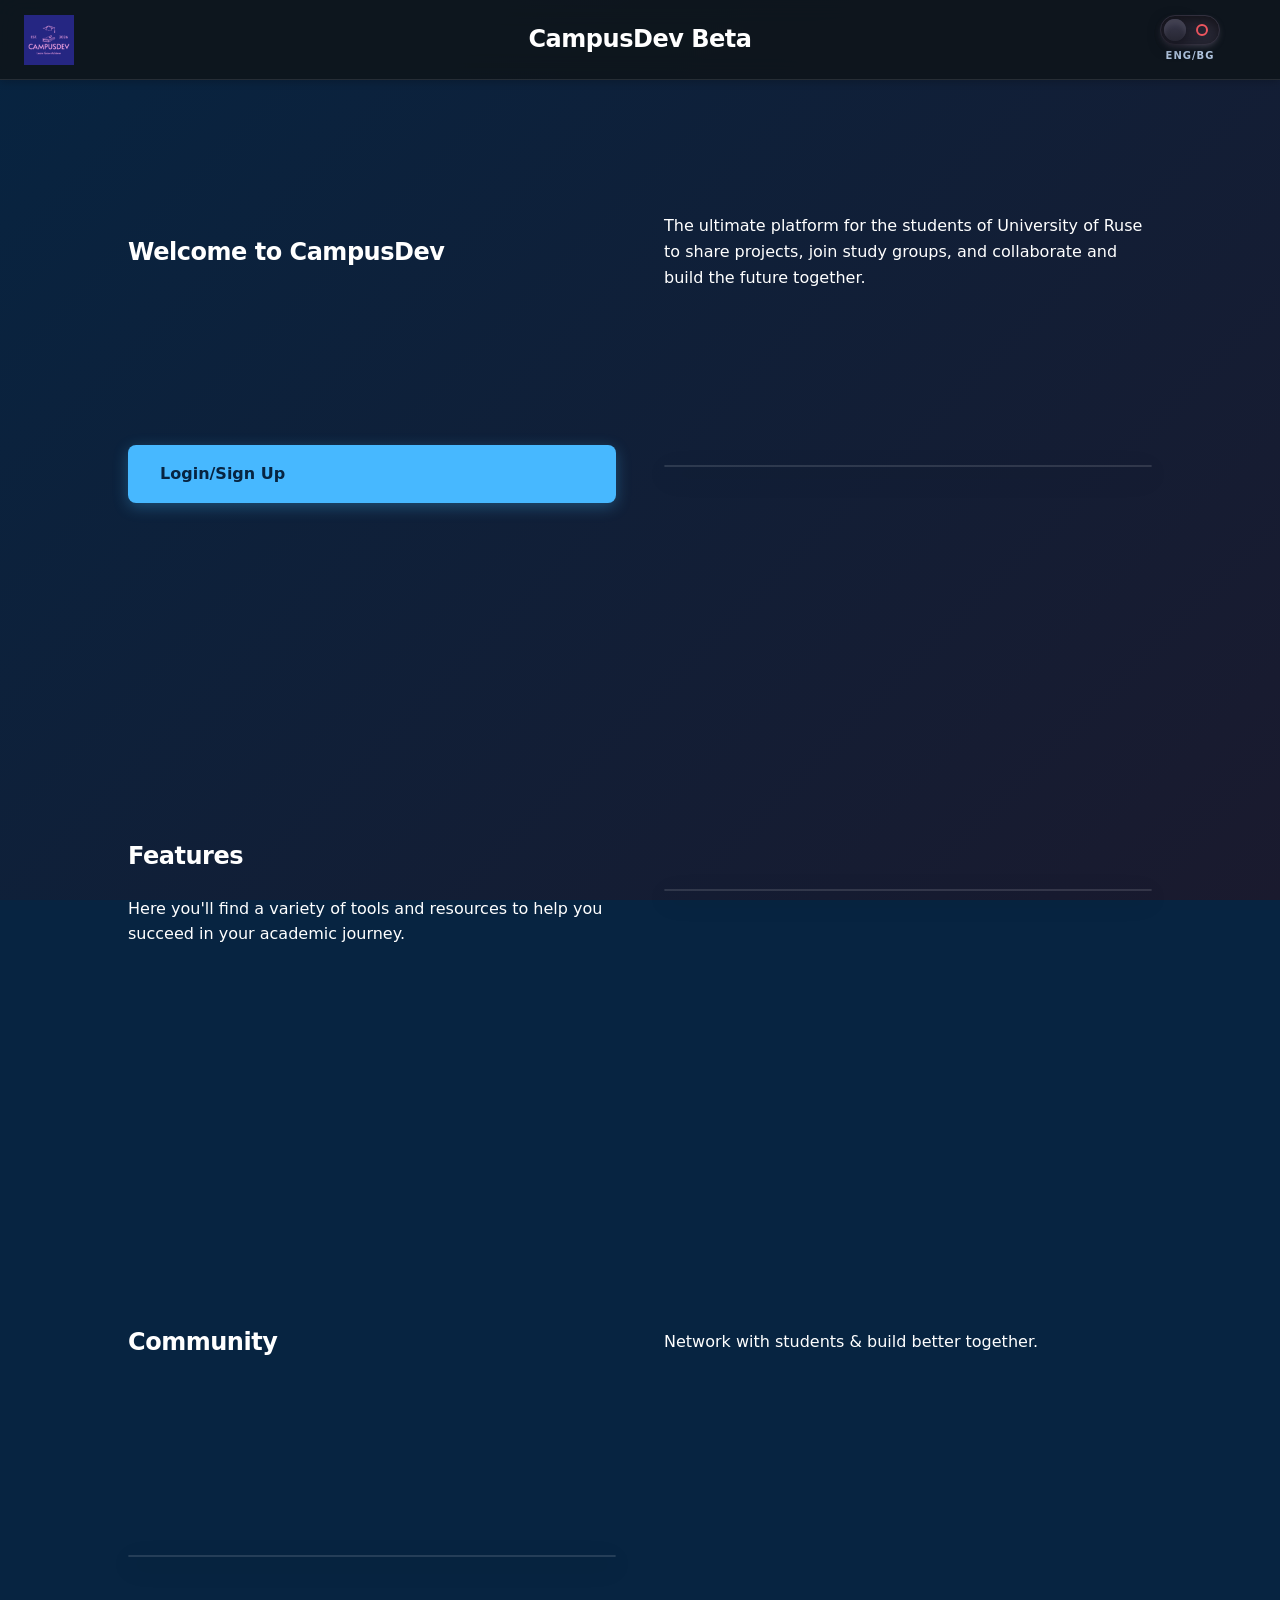
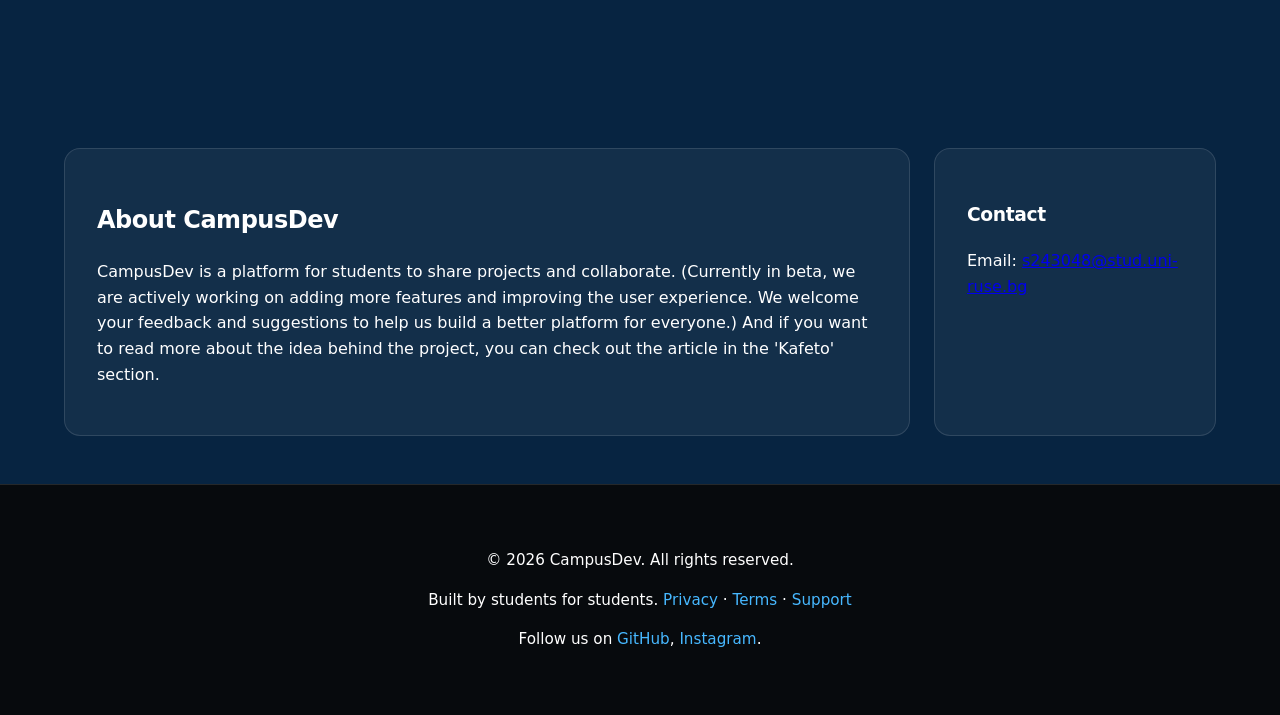
==== commit 3e1e3dc4: "da Co-authored-by: Copilot <copilot@github.com>" ====
--- a/index.html
+++ b/index.html
@@ -61,6 +61,8 @@
   <main>
     <section class="hero-section">
       <h1 data-i18n="welcome-heading">Welcome to CampusDev</h1>
+       <p data-i18n="welcome-text">The ultimate platform for the students of University of Ruse to share projects,
+        join study groups, and collaborate and build the future together.</p>
       <a href="RegistrationContactForm.html" class="btn-cta" data-i18n="login-link">Join Now</a>
       <img src="images/img1.jpg" alt="">
     </section>
@@ -68,7 +70,9 @@
     <section class="content-card">
       <div class="card-inner">
         <h2 data-i18n="features-heading">Features</h2>
-        <p data-i18n="features-text">Project feed, study groups, forums, challenge rooms.</p>
+        <p data-i18n="features-text">Here you'll find a variety of tools and 
+          resources to help you succeed in your academic journey.
+        </p>
       </div>
       <img src="images/img2.jpg" alt="">
     </section>
@@ -84,6 +88,9 @@
         <h2 data-i18n="about-heading">About CampusDev</h2>
         <p data-i18n="about-text">
           CampusDev is a platform for students to share projects and collaborate.
+          (Currently in beta, we are actively working on adding more features and improving the user experience.
+           We welcome your feedback and suggestions to help us build a better platform for everyone.)
+           And if you want to read more about the idea behind the project, you can check out the article in the 'Kafeto' section.
         </p>
       </div>
 
--- a/campusDev.css
+++ b/campusDev.css
@@ -40,6 +40,13 @@
   padding-top: var(--space-80);
   background: var(--bg-dark);
   color: var(--text-main);
+  display: flex;
+  flex-direction: column;
+  min-height: 100vh;
+}
+
+main {
+  flex: 1;
 }
 
 h1, h2, h3 {
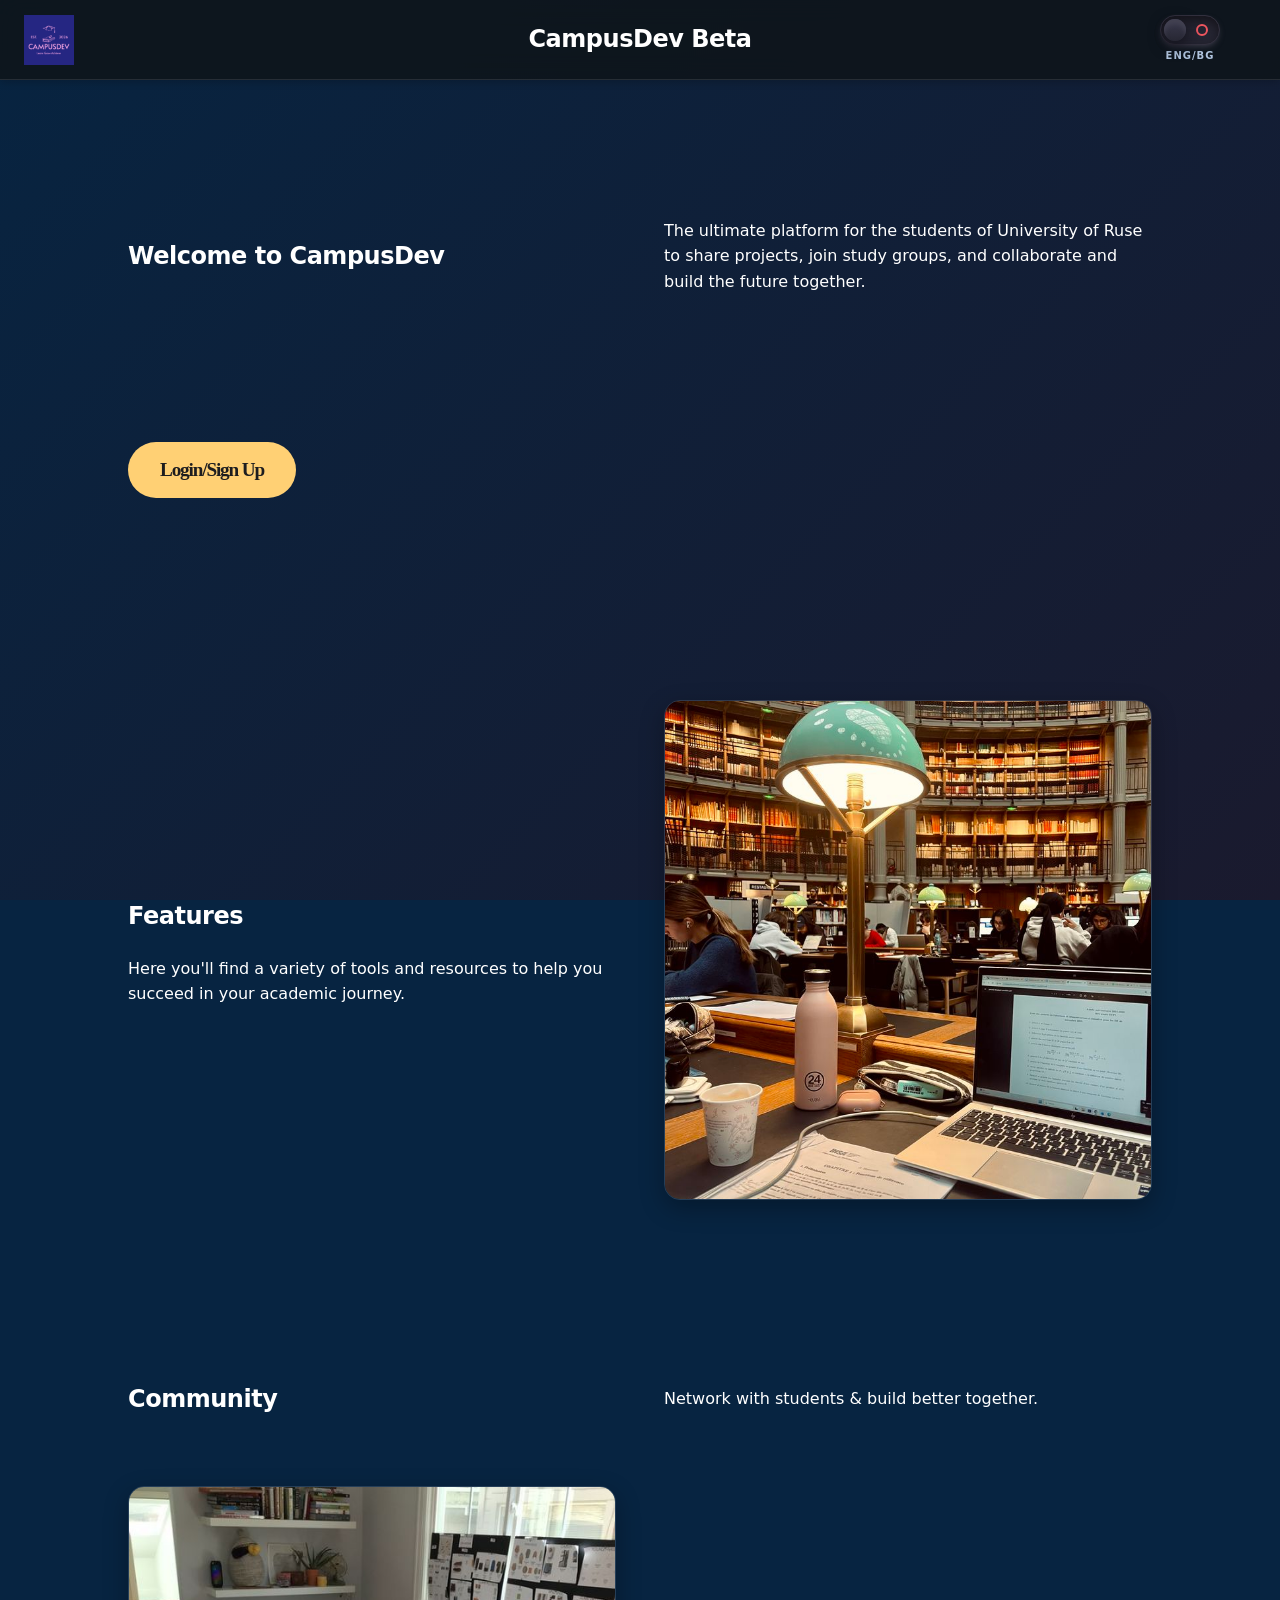
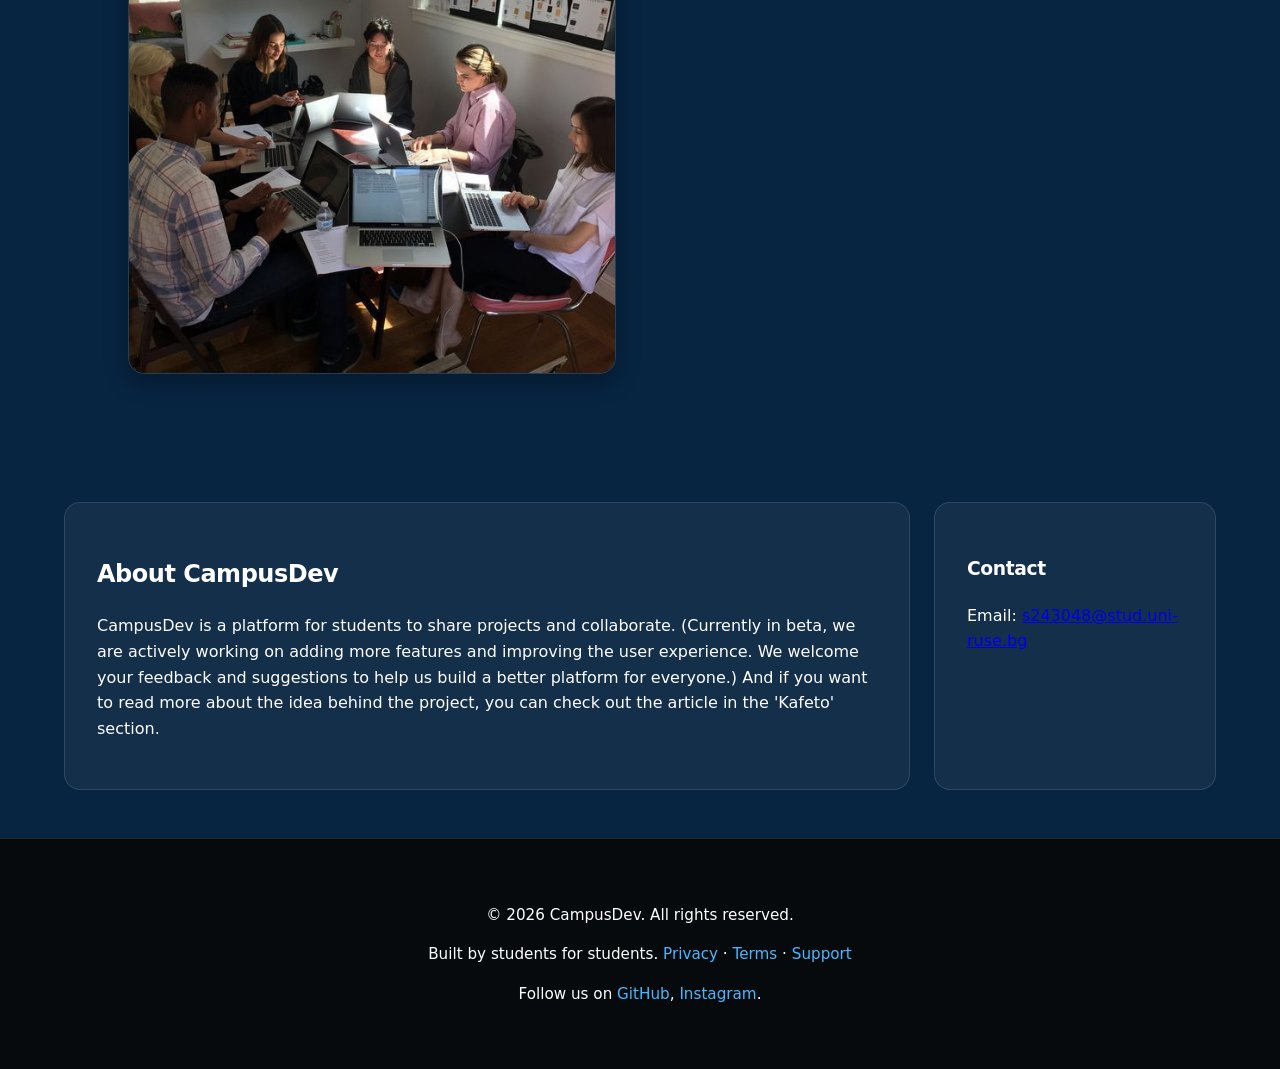
==== commit d5026e96: "opravih razni neshta brrrr" ====
--- a/index.html
+++ b/index.html
@@ -31,7 +31,7 @@
       <img src="logo.jpg" alt="CampusDev Logo">
     </div>
 
-    <h1 data-i18n="header-title">CampusDev Beta</h1>
+    <h1>CampusDev Beta</h1>
 
     <!-- Internationalization -->
     <div class="language-switch-container">
@@ -53,7 +53,7 @@
     <ul>
       <li><a href="index.html" data-i18n="home-link" class="active">Home</a></li>
       <li><a href="forums.html" data-i18n="forums-link">Forums</a></li>
-      <li><a href="kafeto.html" data-i18n="kafeto-link">Kafeto</a></li>
+      <li><a href="kafeto.html" data-i18n="kafeto-link">Cafeteria</a></li>
       <li><a href="RegistrationContactForm.html" data-i18n="login-link">Login/Sign Up</a></li>
     </ul>
   </nav>
@@ -63,27 +63,40 @@
       <h1 data-i18n="welcome-heading">Welcome to CampusDev</h1>
        <p data-i18n="welcome-text">The ultimate platform for the students of University of Ruse to share projects,
         join study groups, and collaborate and build the future together.</p>
-      <a href="RegistrationContactForm.html" class="btn-cta" data-i18n="login-link">Join Now</a>
-      <img src="images/img1.jpg" alt="">
+      <a href="RegistrationContactForm.html#signup" style="text-decoration: none;">
+        <button class="btn-hero btn-hero-item">
+          <span class="btn-hero-bg">
+            <span class="btn-hero-bg-layers">
+              <span class="btn-hero-bg-layer btn-hero-bg-layer-1 -purple"></span>
+              <span class="btn-hero-bg-layer btn-hero-bg-layer-2 -turquoise"></span>
+              <span class="btn-hero-bg-layer btn-hero-bg-layer-3 -yellow"></span>
+            </span>
+          </span>
+          <span class="btn-hero-inner">
+            <span class="btn-hero-inner-static" data-i18n="login-link">Register now</span>
+            <span class="btn-hero-inner-hover" data-i18n="login-link">Register now</span>
+          </span>
+        </button>
+      </a>
     </section>
 
-    <section class="content-card">
+    <section class="content-card reveal">
       <div class="card-inner">
         <h2 data-i18n="features-heading">Features</h2>
         <p data-i18n="features-text">Here you'll find a variety of tools and 
           resources to help you succeed in your academic journey.
         </p>
       </div>
-      <img src="images/img2.jpg" alt="">
+      <img src="uniaest1.jpg" alt="University Image">
     </section>
 
-    <section class="content-card">
+    <section class="content-card reveal">
       <h2 data-i18n="community-heading">Community</h2>
       <p data-i18n="community-text">Network with students & build better together.</p>
-      <img src="images/img3.jpg" alt="">
+      <img src="nz.jpg" alt="Community Image">
     </section>
 
-    <div class="container-grid">
+    <div class="container-grid reveal">
       <div class="info-box">
         <h2 data-i18n="about-heading">About CampusDev</h2>
         <p data-i18n="about-text">
--- a/campusDev.css
+++ b/campusDev.css
@@ -154,25 +154,143 @@
   background: rgba(71, 184, 255, 0.1);
 }
 
-/* CTA Button */
-.btn-cta {
-  display: inline-block;
-  padding: var(--space-16) var(--space-32);
-  background: var(--primary);
-  color: var(--bg-dark);
-  text-decoration: none;
-  font-weight: 700;
-  border-radius: var(--space-8);
-  transition: all 0.3s ease;
-  box-shadow: 0 4px 15px rgba(71, 184, 255, 0.3);
-  margin-top: var(--space-16);
-}
-
-.btn-cta:hover {
-  transform: translateY(-2px);
-  box-shadow: 0 8px 25px rgba(71, 184, 255, 0.4);
-  filter: brightness(1.1);
-}
+/* From Uiverse.io by OliverZeros */ 
+button {
+  all: unset;
+}
+
+.btn-hero {
+  position: relative;
+  display: inline-flex;
+  height: 3.5rem;
+  align-items: center;
+  justify-content: center;
+  border-radius: 9999px;
+  padding-left: 2rem;
+  padding-right: 2rem;
+  font-family: Segoe UI;
+  font-size: 1.2rem;
+  font-weight: 640;
+  color: #fafaf6;
+  letter-spacing: -0.06em;
+  cursor: pointer;
+}
+
+.btn-hero-item {
+  background-color: transparent;
+  color: #1d1d1f;
+}
+
+.btn-hero-item .btn-hero-bg {
+  border-color: rgba(255, 208, 116);
+  background-color: rgba(255, 208, 116);
+}
+
+.btn-hero-inner,
+.btn-hero-inner-hover,
+.btn-hero-inner-static {
+  pointer-events: none;
+  display: block;
+}
+
+.btn-hero-inner {
+  position: relative;
+}
+
+.btn-hero-inner-hover {
+  position: absolute;
+  top: 0;
+  left: 0;
+  opacity: 0;
+  transform: translateY(70%);
+}
+
+.btn-hero-bg {
+  overflow: hidden;
+  border-radius: 2rem;
+  position: absolute;
+  top: 0;
+  left: 0;
+  width: 100%;
+  height: 100%;
+  transform: scale(1);
+  transition: transform 1.8s cubic-bezier(0.19, 1, 0.22, 1);
+}
+
+.btn-hero-bg,
+.btn-hero-bg-layer,
+.btn-hero-bg-layers {
+  display: block;
+}
+
+.btn-hero-bg-layers {
+  position: absolute;
+  left: 50%;
+  transform: translate(-50%);
+  top: -60%;
+  aspect-ratio: 1 / 1;
+  width: max(200%, 10rem);
+}
+
+.btn-hero-bg-layer {
+  border-radius: 9999px;
+  position: absolute;
+  top: 0;
+  left: 0;
+  width: 100%;
+  height: 100%;
+  transform: scale(0);
+}
+
+.btn-hero-bg-layer.-purple {
+  background-color: rgba(163, 116, 255);
+}
+
+.btn-hero-bg-layer.-turquoise {
+  background-color: rgba(23, 241, 209);
+}
+
+.btn-hero-bg-layer.-yellow {
+  --tw-bg-opacity: 1;
+  background-color: rgba(255, 208, 116, var(--tw-bg-opacity));
+}
+
+.btn-hero:hover .btn-hero-inner-static {
+  opacity: 0;
+  transform: translateY(-70%);
+  transition:
+    transform 1.4s cubic-bezier(0.19, 1, 0.22, 1),
+    opacity 0.3s linear;
+}
+
+.btn-hero:hover .btn-hero-inner-hover {
+  opacity: 1;
+  transform: translateY(0);
+  transition:
+    transform 1.4s cubic-bezier(0.19, 1, 0.22, 1),
+    opacity 1.4s cubic-bezier(0.19, 1, 0.22, 1);
+}
+
+.btn-hero:hover .btn-hero-bg-layer {
+  transition:
+    transform 1.3s cubic-bezier(0.19, 1, 0.22, 1),
+    opacity 0.3s linear;
+}
+
+.btn-hero:hover .btn-hero-bg-layer-1 {
+  transform: scale(1);
+}
+
+.btn-hero:hover .btn-hero-bg-layer-2 {
+  transition-delay: 0.1s;
+  transform: scale(1);
+}
+
+.btn-hero:hover .btn-hero-bg-layer-3 {
+  transition-delay: 0.2s;
+  transform: scale(1);
+}
+
 
 /* Layout & Cards */
 .container-grid {
@@ -205,6 +323,19 @@
   grid-template-columns: 1fr 1fr;
   align-items: center;
   gap: var(--space-48);
+}
+
+/* Content Cards */
+/* Scroll Reveal Animation */
+.reveal {
+  opacity: 0;
+  transform: translateY(80px);
+  transition: all 1s ease;
+}
+
+.reveal.active {
+  opacity: 1;
+  transform: translateY(0);
 }
 
 /* FOOTER */
@@ -519,3 +650,40 @@
   62.5%, 75% { rotate: 810deg; }
   87.5%, 100% { rotate: 1080deg; }
 }
+
+.kafeto-coming {
+  min-height: 80vh;
+  display: flex;
+  flex-direction: column;
+  justify-content: center;
+  align-items: center;
+  text-align: center;
+  padding: 40px;
+  color: white;
+}
+
+.kafeto-coming h1 {
+  font-size: 3rem;
+  margin-bottom: 20px;
+  letter-spacing: 2px;
+}
+
+.kafeto-coming p {
+  font-size: 1.2rem;
+  max-width: 700px;
+  line-height: 1.7;
+  margin-bottom: 25px;
+}
+
+.kafeto-coming img {
+  width: 260px;
+  max-width: 90%;
+  margin: 20px 0;
+  filter: drop-shadow(0 0 15px rgba(255,255,255,0.15));
+}
+
+.small-text {
+  opacity: 0.7;
+  font-style: italic;
+  margin-top: 20px;
+}
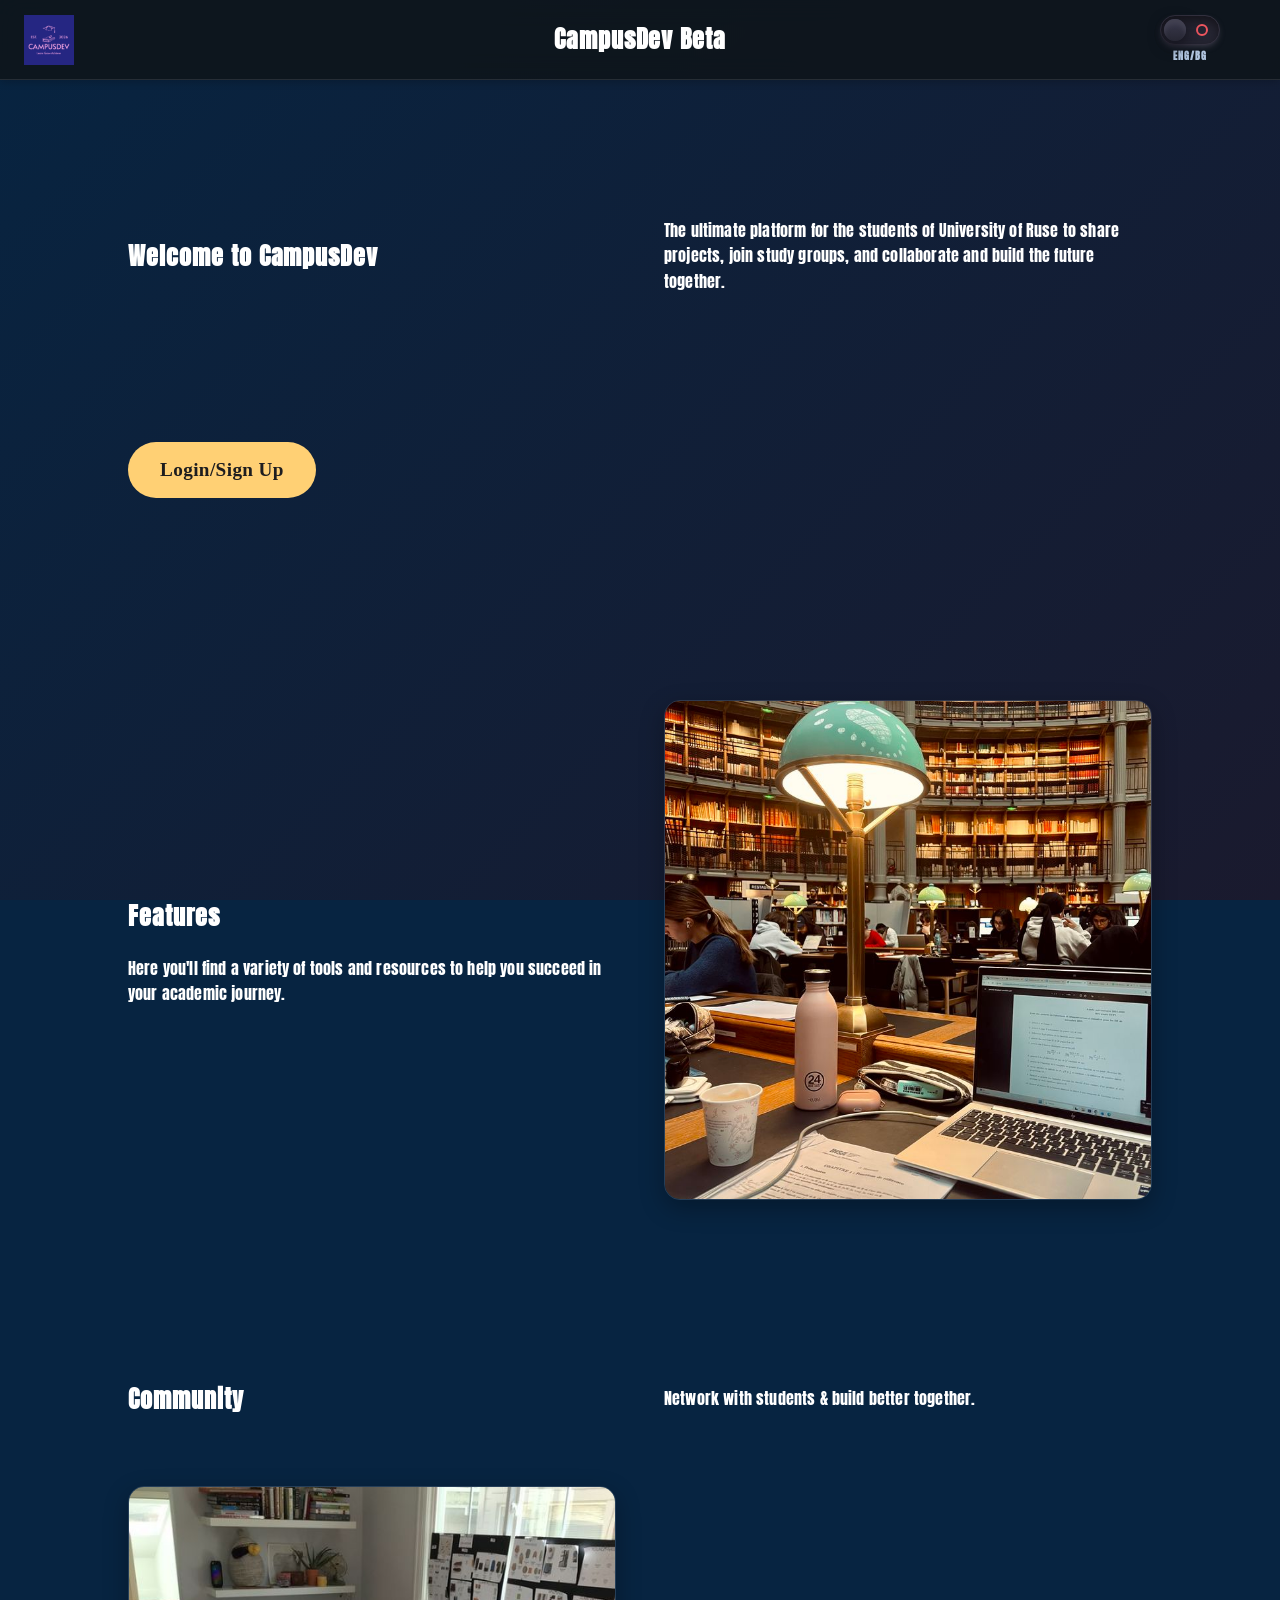
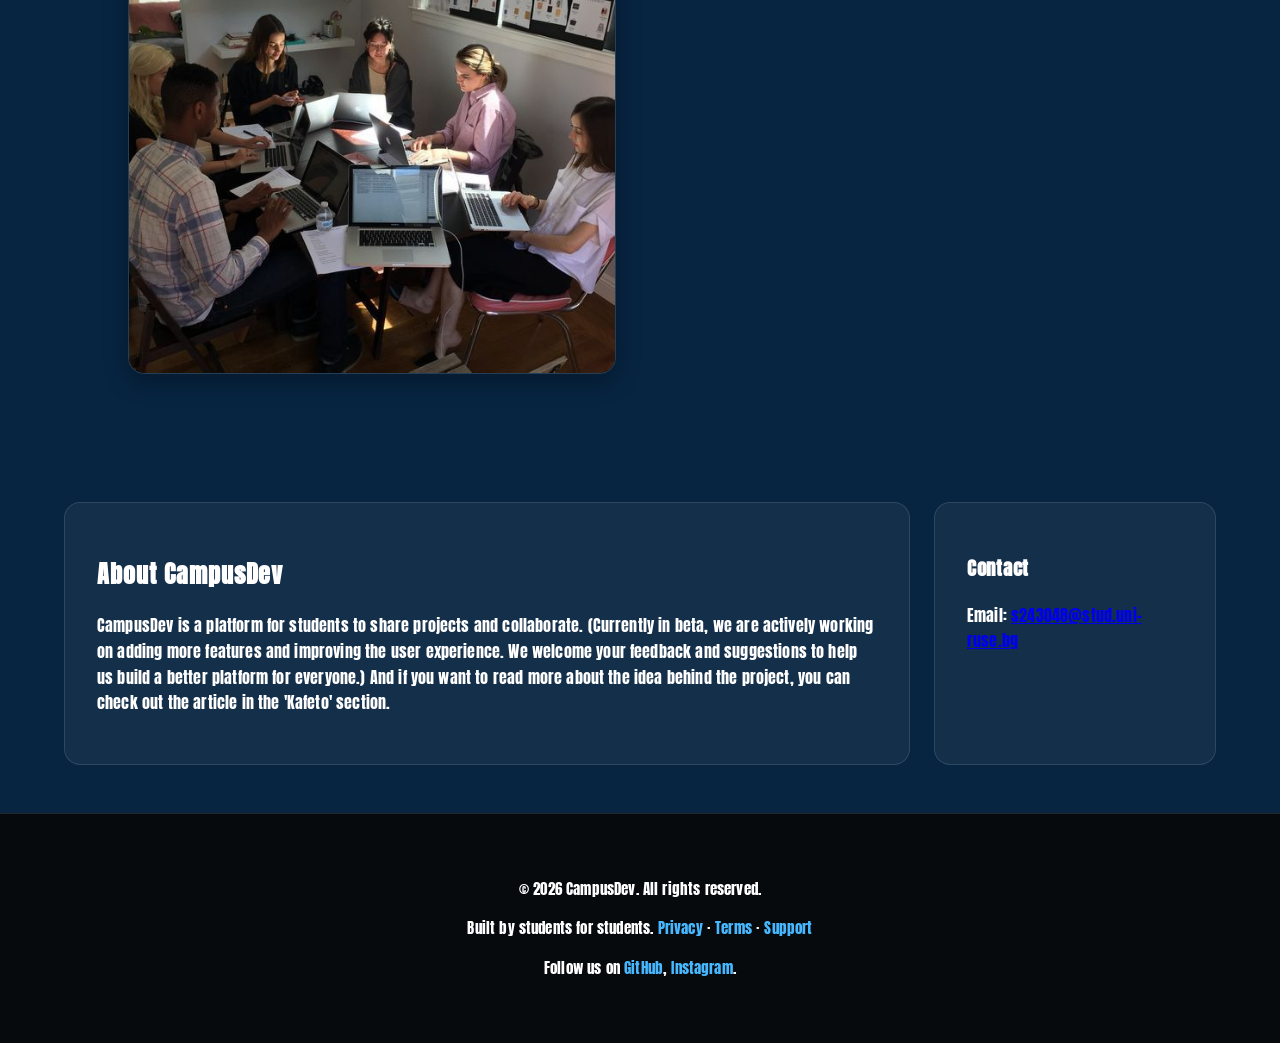
==== commit 82cbb4e3: "shrifta opravih" ====
--- a/index.html
+++ b/index.html
@@ -7,6 +7,10 @@
   <meta name="description" content="CampusDev - A collaborative platform for students to share projects, join study groups, and build the future together.">
   <link rel="icon" type="image/png" href="logo.jpg">
   <title>Home</title>
+  <link rel="preconnect" href="https://fonts.googleapis.com">
+  <link rel="preconnect" href="https://fonts.gstatic.com" crossorigin>
+  <link href="https://fonts.googleapis.com/css2?family=Anton&display=swap" rel="stylesheet">
+  <link href="https://fonts.cdnfonts.com/css/monument-extended" rel="stylesheet">
   <link rel="stylesheet" href="campusDev.css">
 </head>
 
--- a/campusDev.css
+++ b/campusDev.css
@@ -34,7 +34,8 @@
 /* Base & Typography */
 body {
   margin: 0;
-  font-family: 'Inter', 'Segoe UI', system-ui, sans-serif;
+  font-family: 'Monument Extended', 'Anton', sans-serif;
+  letter-spacing: 0.01em;
   line-height: 1.6;
   overflow-x: hidden;
   padding-top: var(--space-80);
@@ -50,7 +51,7 @@
 }
 
 h1, h2, h3 {
-  letter-spacing: -0.02em;
+  letter-spacing: 0.04em;
 }
 
 /* Fixed Background */
@@ -138,7 +139,8 @@
   color: var(--text-muted);
   text-decoration: none;
   padding: var(--space-8) var(--space-16);
-  font-size: 0.95rem;
+  font-size: 0.85rem;
+  letter-spacing: 0.03rem;
   font-weight: 500;
   border-radius: var(--space-16);
   transition: all 0.2s ease;
@@ -172,7 +174,7 @@
   font-size: 1.2rem;
   font-weight: 640;
   color: #fafaf6;
-  letter-spacing: -0.06em;
+  letter-spacing: 0.02em;
   cursor: pointer;
 }
 
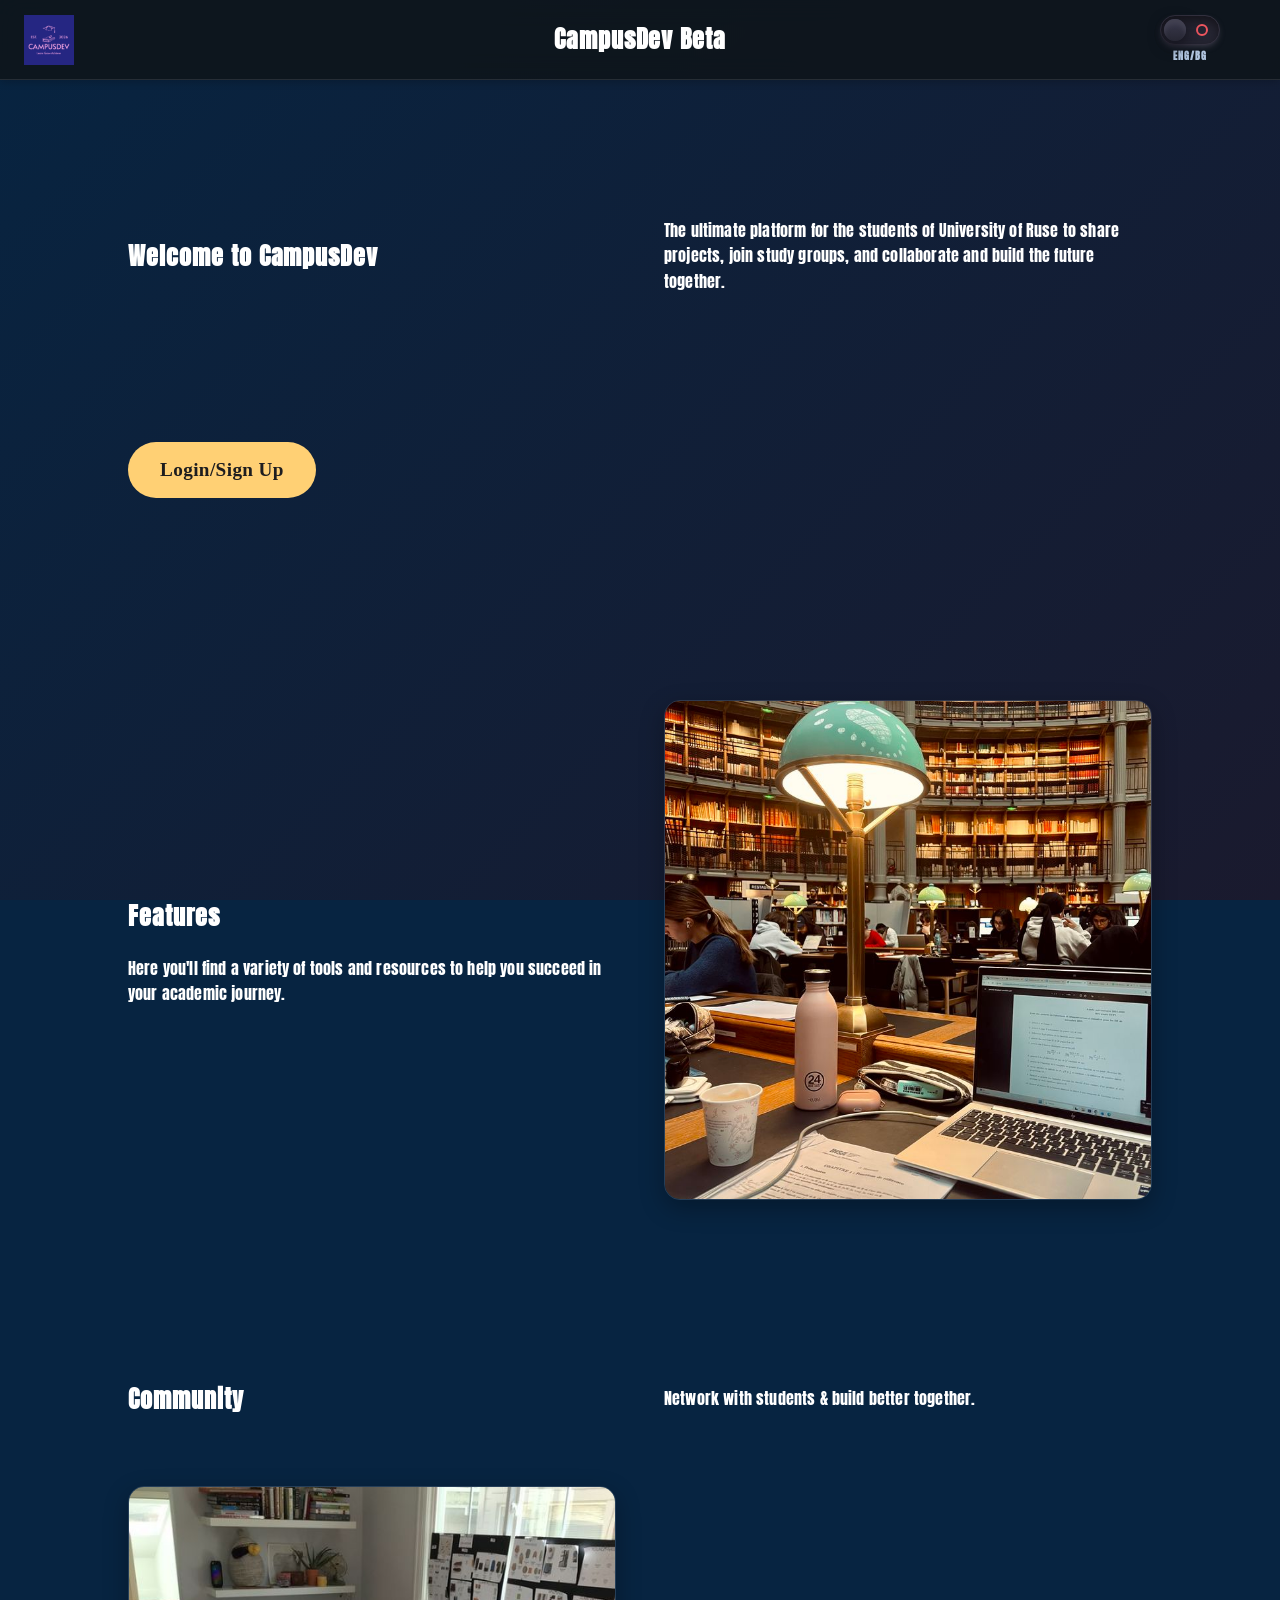
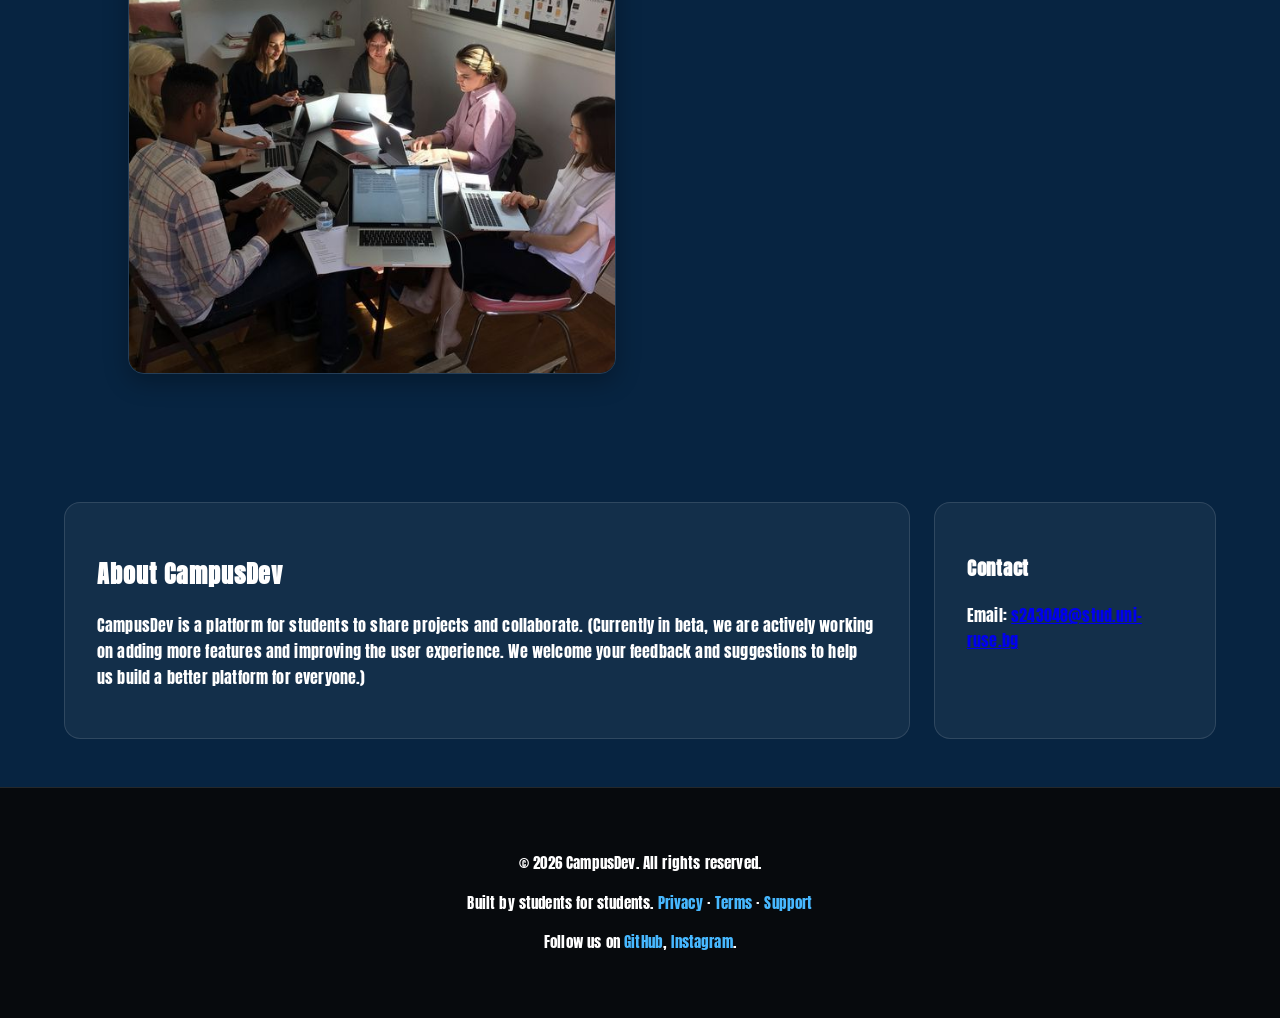
==== commit c3f5d714: "posledni fixove 28.04" ====
--- a/index.html
+++ b/index.html
@@ -107,7 +107,6 @@
           CampusDev is a platform for students to share projects and collaborate.
           (Currently in beta, we are actively working on adding more features and improving the user experience.
            We welcome your feedback and suggestions to help us build a better platform for everyone.)
-           And if you want to read more about the idea behind the project, you can check out the article in the 'Kafeto' section.
         </p>
       </div>
 
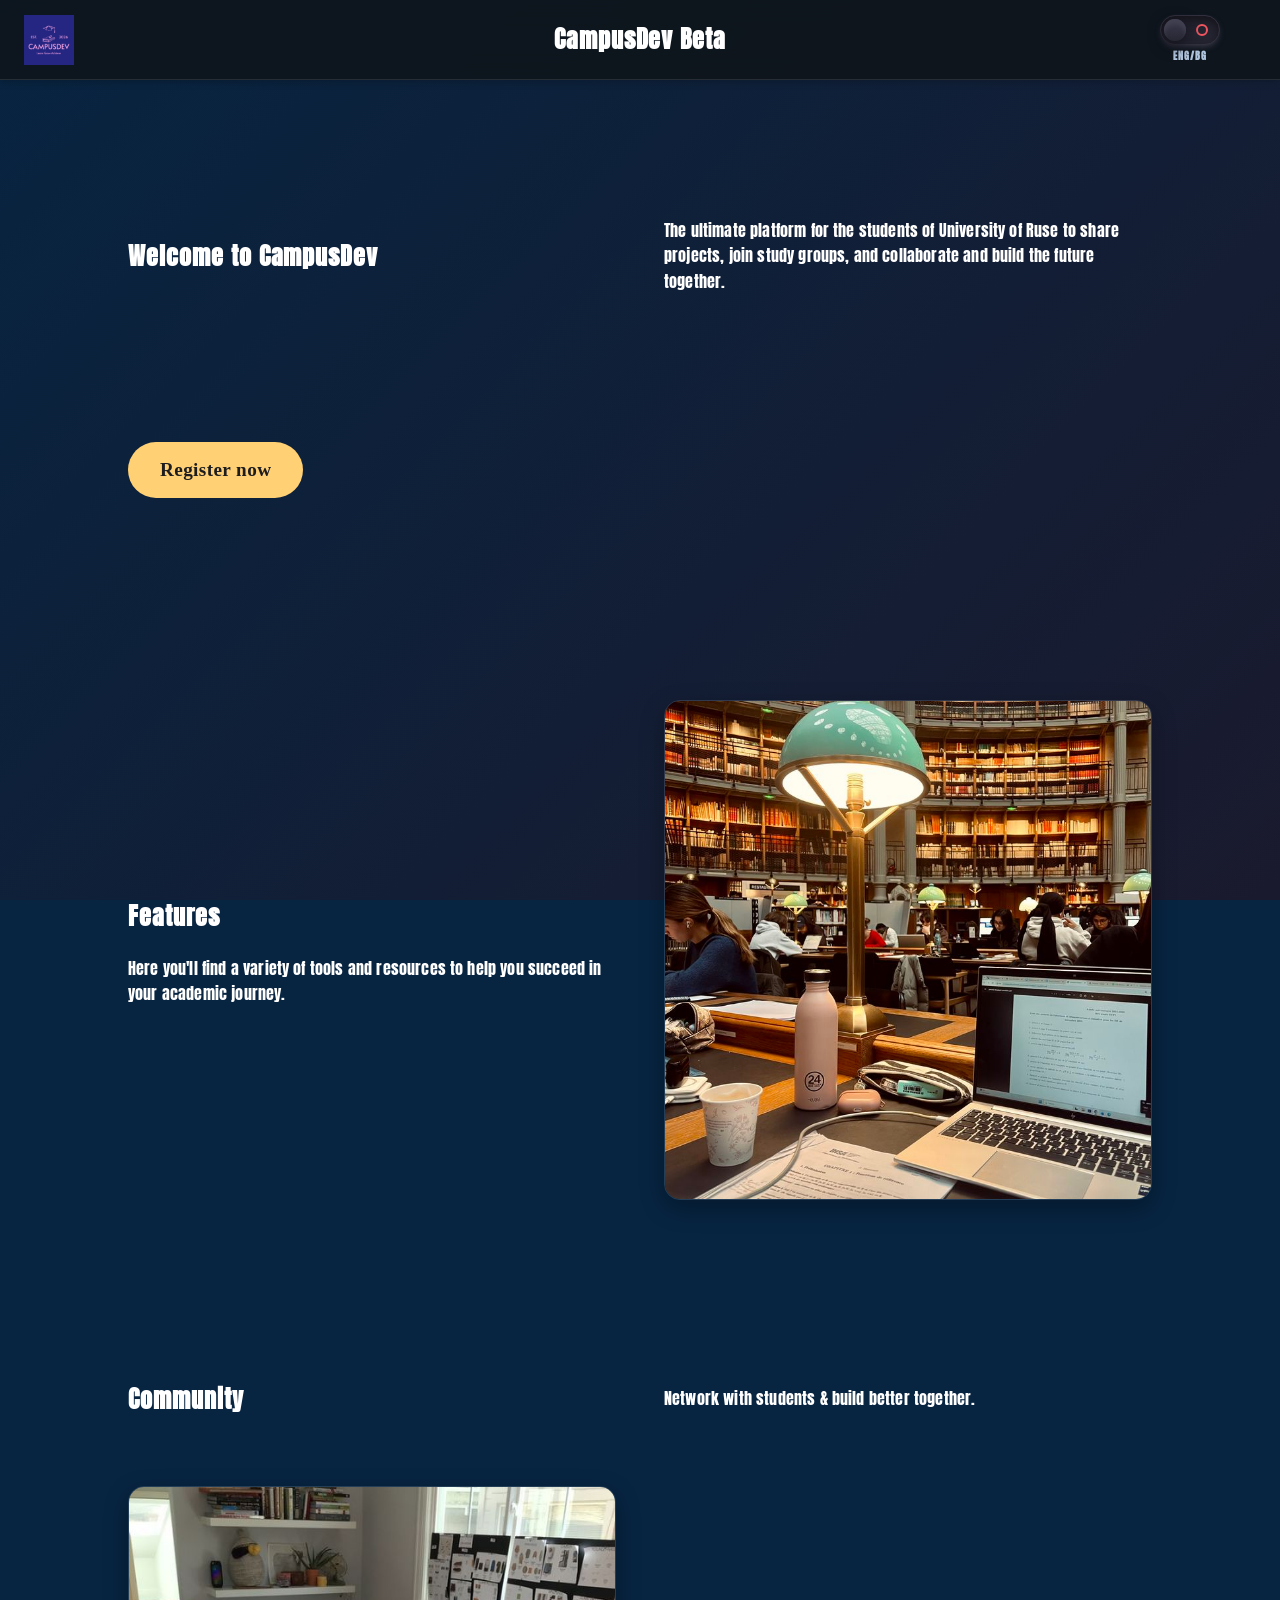
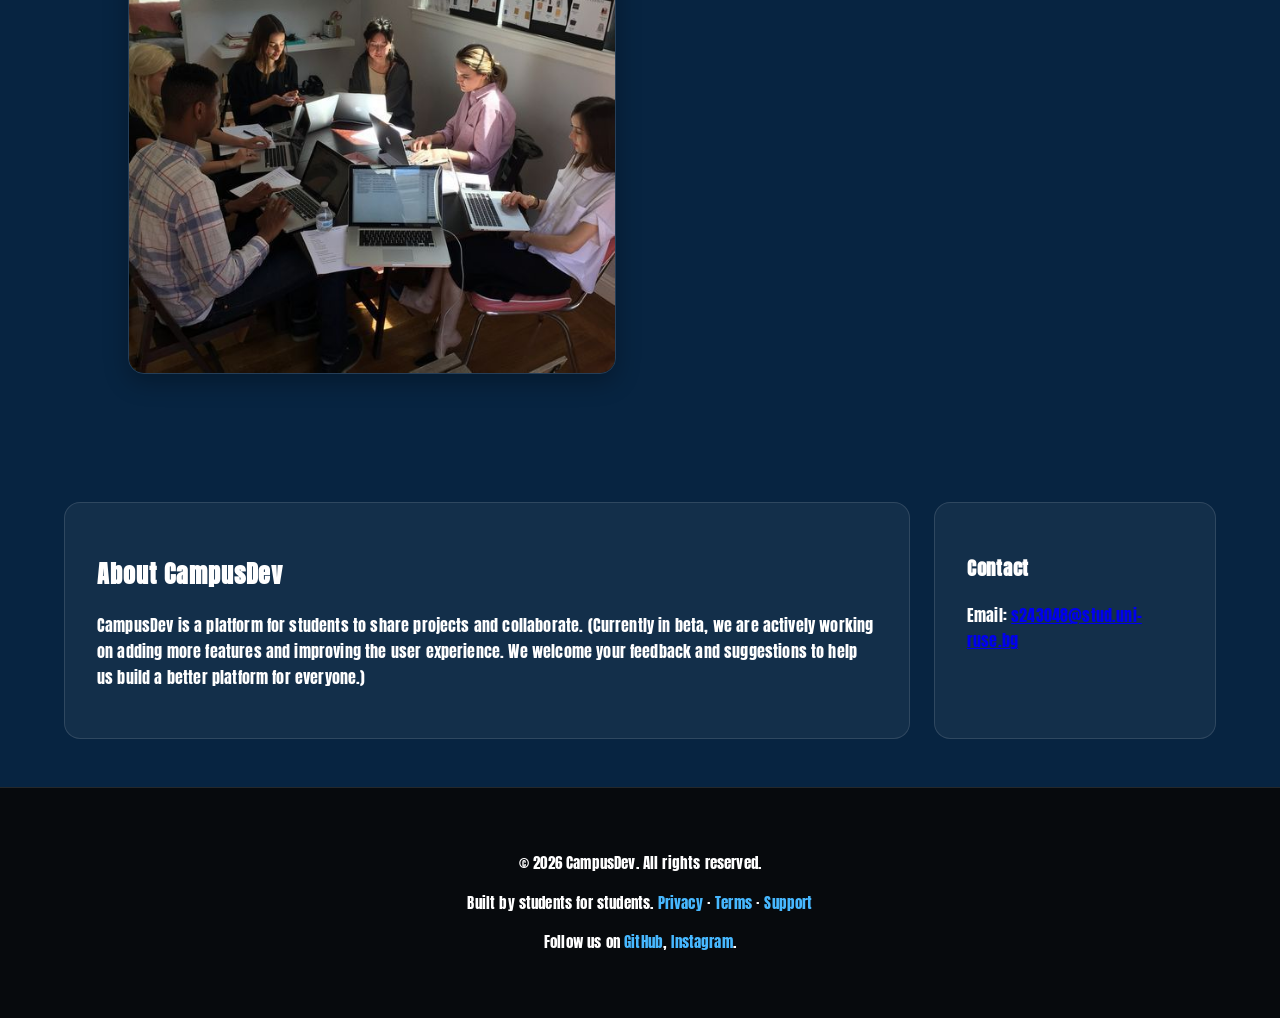
==== commit 90849c28: "Add messages, profile, and settings pages with corresponding styles - Created messages.html and mess" ====
--- a/index.html
+++ b/index.html
@@ -58,7 +58,8 @@
       <li><a href="index.html" data-i18n="home-link" class="active">Home</a></li>
       <li><a href="forums.html" data-i18n="forums-link">Forums</a></li>
       <li><a href="kafeto.html" data-i18n="kafeto-link">Cafeteria</a></li>
-      <li><a href="RegistrationContactForm.html" data-i18n="login-link">Login/Sign Up</a></li>
+      <li id="nav-login"><a href="RegistrationContactForm.html" data-i18n="login-link">Login/Sign Up</a></li>
+      <li id="nav-profile" style="display: none;"><a href="profile.html" data-i18n="profile-link">Profile</a></li>
     </ul>
   </nav>
 
--- a/campusDev.css
+++ b/campusDev.css
@@ -6,6 +6,7 @@
   --bg-darker: #070a0d;
   --text-main: #ffffff;
   --text-muted: #b0c4de;
+  --muted: var(--text-muted);
   --card-bg: rgba(255, 255, 255, 0.05);
   --card-border: rgba(255, 255, 255, 0.12);
 
@@ -688,4 +689,164 @@
   opacity: 0.7;
   font-style: italic;
   margin-top: 20px;
+}
+
+/* --- KAFETO POST CARD STYLES --- */
+.kafeto-post-card {
+  background: var(--card-bg);
+  border: 1px solid var(--card-border);
+  border-radius: 12px;
+  margin: 20px auto;
+  max-width: 650px;
+  overflow: hidden;
+  box-shadow: var(--shadow-sm);
+  transition: box-shadow 0.3s ease;
+}
+
+.kafeto-post-card:hover {
+  box-shadow: var(--shadow-md);
+}
+
+.post-header {
+  display: flex;
+  align-items: center;
+  gap: 12px;
+  padding: 12px 16px;
+  border-bottom: 1px solid rgba(255, 255, 255, 0.05);
+}
+
+.post-avatar {
+  width: 40px;
+  height: 40px;
+  border-radius: 50%;
+  object-fit: cover;
+  border: 1px solid var(--card-border);
+}
+
+.post-info {
+  flex: 1;
+  display: flex;
+  flex-direction: column;
+}
+
+.post-info strong {
+  color: var(--text-main);
+  font-size: 0.95rem;
+}
+
+.post-time {
+  color: var(--muted);
+  font-size: 0.85rem;
+}
+
+.post-menu {
+  background: none;
+  border: none;
+  color: var(--muted);
+  cursor: pointer;
+  font-size: 1.2rem;
+  padding: 0;
+  transition: color 0.3s;
+}
+
+.post-menu:hover {
+  color: var(--accent);
+}
+
+.post-content {
+  padding: 16px;
+  color: var(--text-main);
+  line-height: 1.5;
+}
+
+.post-image {
+  width: 100%;
+  max-height: 400px;
+  object-fit: cover;
+  border-top: 1px solid var(--card-border);
+  border-bottom: 1px solid var(--card-border);
+}
+
+.post-stats {
+  display: flex;
+  gap: 20px;
+  padding: 8px 16px;
+  font-size: 0.9rem;
+  color: var(--muted);
+  border-bottom: 1px solid rgba(255, 255, 255, 0.05);
+}
+
+.post-actions {
+  display: flex;
+  padding: 0;
+}
+
+.action-btn {
+  flex: 1;
+  background: none !important;
+  border: none;
+  border-right: 1px solid rgba(255, 255, 255, 0.05);
+  color: var(--muted);
+  padding: 10px;
+  cursor: pointer;
+  font-size: 0.95rem;
+  transition: all 0.3s;
+  text-align: center;
+}
+
+.action-btn:last-child { border-right: none; }
+.action-btn:hover { background: rgba(71, 184, 255, 0.1) !important; color: var(--accent); }
+
+.comments-section { padding: 12px 16px; background: rgba(0, 0, 0, 0.1); }
+
+.comment-input { display: flex; gap: 10px; margin-bottom: 16px; }
+
+.comment-avatar { width: 32px; height: 32px; border-radius: 50%; object-fit: cover; }
+
+.comment-input input {
+  flex: 1;
+  background: rgba(255, 255, 255, 0.08);
+  border: 1px solid var(--card-border);
+  border-radius: 20px;
+  padding: 8px 16px;
+  color: var(--text-main);
+  font-size: 0.9rem;
+  outline: none;
+}
+
+.comment-input input:focus { border-color: var(--accent); }
+
+.comments-list { display: flex; flex-direction: column; gap: 12px; }
+.comment { display: flex; gap: 10px; }
+.comment-body { flex: 1; background: rgba(255, 255, 255, 0.04); padding: 10px 12px; border-radius: 8px; }
+.comment-body strong { color: var(--text-main); font-size: 0.9rem; }
+.comment-time { color: var(--muted); font-size: 0.8rem; margin-left: 8px; }
+.comment-body p { margin: 6px 0 0; color: var(--text-main); font-size: 0.9rem; line-height: 1.4; }
+
+.comment-actions { display: flex; gap: 12px; margin-top: 6px; }
+.comment-actions button {
+  background: none !important;
+  border: none;
+  color: var(--muted);
+  cursor: pointer;
+  font-size: 0.8rem;
+  padding: 0;
+}
+
+.comment-actions button:hover { color: var(--accent); }
+
+.load-more-comments { text-align: center; margin-top: 12px; }
+.load-more-comments button {
+  background: none !important;
+  border: none;
+  color: var(--accent);
+  cursor: pointer;
+  font-size: 0.9rem;
+  text-decoration: underline;
+}
+
+@media (max-width: 600px) {
+  .kafeto-post-card { margin: 10px; border-radius: 8px; }
+  .post-actions { flex-direction: row; font-size: 0.8rem; }
+  .action-btn { padding: 8px 4px; font-size: 0.8rem; }
 }
